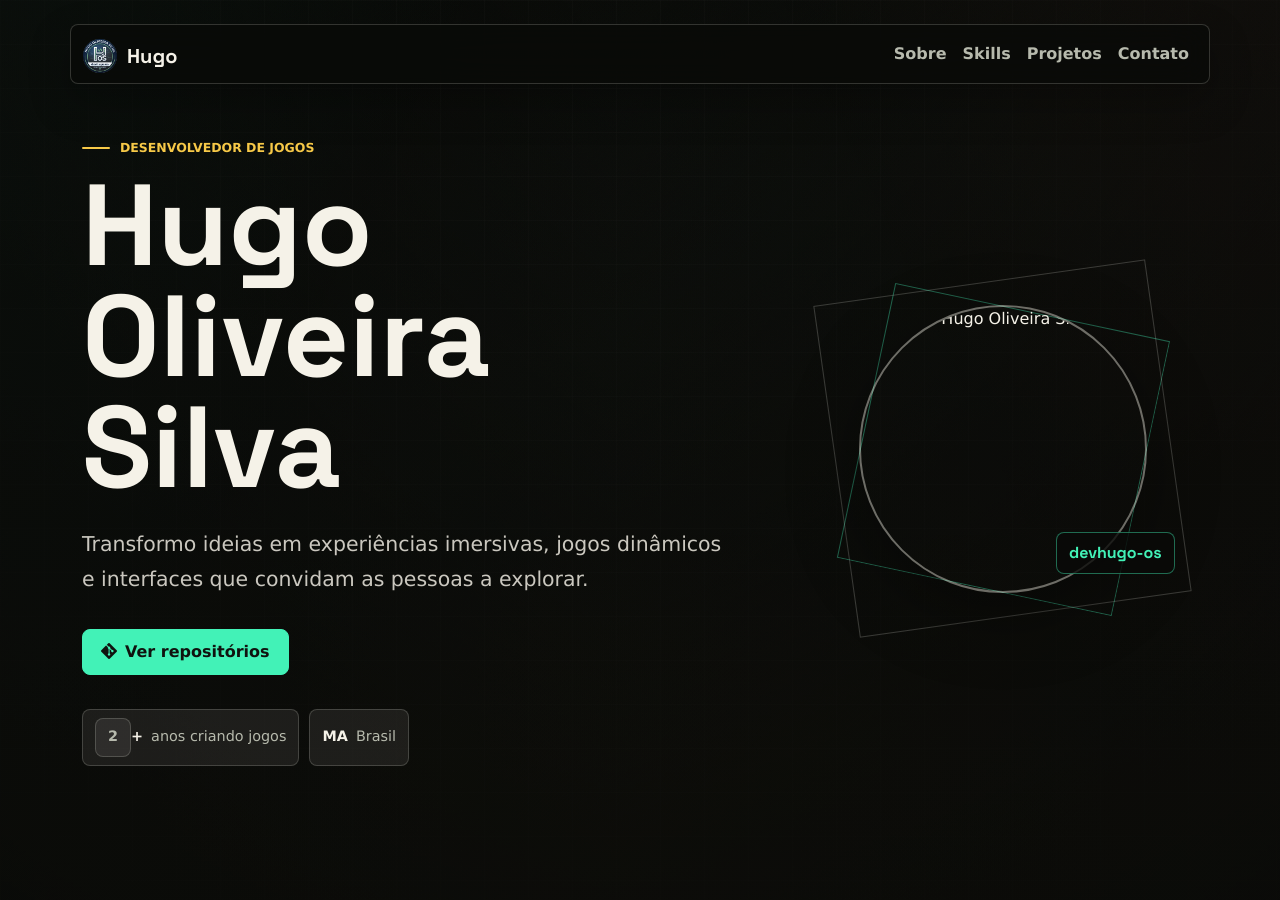
==== index.html @ e3db207b "build: desativa inlinamento, remove build.js, deleta pasta de games e comprime imagem de perfil" ====
<!DOCTYPE html>
<html lang="pt-BR">
<head>
  <meta charset="UTF-8">
  <meta name="viewport" content="width=device-width, initial-scale=1.0">
  <meta name="description" content="Portfólio interativo de Hugo Oliveira Silva, desenvolvedor de jogos e software.">
  <title>Hugo Oliveira Silva | Portfólio Interativo</title>
  <link rel="icon" href="img/Logo.png" type="image/png">
  <link rel="preconnect" href="https://fonts.googleapis.com">
  <link rel="preconnect" href="https://fonts.gstatic.com" crossorigin>
  <link href="https://fonts.googleapis.com/css2?family=Space+Grotesk:wght@500;700&family=Plus+Jakarta+Sans:wght@400;500;600;700&display=swap" rel="stylesheet">
  <link rel="stylesheet" href="https://cdn.jsdelivr.net/npm/bootstrap@5.3.3/dist/css/bootstrap.min.css">
  <link rel="stylesheet" href="https://cdn.jsdelivr.net/npm/bootstrap-icons@1.11.3/font/bootstrap-icons.min.css">
  <link rel="stylesheet" href="assets/css/main.css?v=2.6.2">
</head>
<body>
  <div class="cursor-core" id="cursorCore" aria-hidden="true"></div>
  <div class="cursor-ring" id="cursorRing" aria-hidden="true">
    <i class="bi bi-chevron-left cursor-arrow-left" aria-hidden="true"></i>
    <i class="bi bi-chevron-right cursor-arrow-right" aria-hidden="true"></i>
  </div>
  <canvas id="hero-scene" aria-hidden="true"></canvas>

  <header class="site-header">
    <nav class="navbar navbar-expand-lg" aria-label="Navegação principal">
      <div class="container">
        <a class="navbar-brand magnetic-link" href="#inicio" aria-label="Voltar ao início">
          <img src="img/Logo.png" alt="" width="34" height="34" draggable="false">
          <span>Hugo</span>
        </a>
        <button class="navbar-toggler" type="button" data-bs-toggle="collapse" data-bs-target="#mainMenu" aria-controls="mainMenu" aria-expanded="false" aria-label="Abrir menu">
          <span class="navbar-toggler-icon"></span>
        </button>
        <div class="collapse navbar-collapse" id="mainMenu">
            <ul class="navbar-nav ms-auto">
              <li class="nav-item"><a class="nav-link magnetic-link" href="#sobre">Sobre</a></li>
              <li class="nav-item"><a class="nav-link magnetic-link" href="#skills">Skills</a></li>
              <li class="nav-item"><a class="nav-link magnetic-link" href="#projetos">Projetos</a></li>
              <li class="nav-item"><a class="nav-link magnetic-link" href="#contato">Contato</a></li>
            </ul>
        </div>
      </div>
    </nav>
  </header>

  <main class="portfolio-pages-container">
    <section id="inicio" class="hero-section portfolio-page active-page" aria-labelledby="hero-title">
      <div class="hero-texture" aria-hidden="true"></div>
      <div class="container hero-grid">
        <div class="hero-copy">
          <p class="section-kicker">Desenvolvedor de jogos</p>
          <h1 id="hero-title">Hugo Oliveira Silva</h1>
          <p class="hero-lead">Transformo ideias em experiências imersivas, jogos dinâmicos e interfaces que convidam as pessoas a explorar.</p>
          <div class="hero-actions">
            <a class="btn btn-primary magnetic-link" href="#projetos">
              <i class="bi bi-git"></i>
              Ver repositórios
            </a>
          </div>
          <div class="hero-facts" aria-label="Resumo">
            <span><strong><span id="dynamic-experience-years">2</span>+</strong> anos criando jogos</span>
            <span><strong>MA</strong> Brasil</span>
          </div>
        </div>
        <div class="hero-portrait" data-tilt>
          <img src="img/perfil.jpg" alt="Foto de Hugo Oliveira Silva" draggable="false">
          <span class="portrait-label">devhugo-os</span>
        </div>
      </div>
    </section>

    <section id="sobre" class="content-section about-section portfolio-page" aria-labelledby="sobre-title">
      <div class="container">
        <div class="section-heading">
          <p class="section-kicker">Sobre mim</p>
          <h2 id="sobre-title">Criando jogos, sistemas e experiências com personalidade.</h2>
        </div>
        <div class="about-layout">
          <div class="about-media" data-tilt>
            <img src="img/perfil2.png" alt="Hugo Oliveira Silva" draggable="false">
          </div>
          <div class="about-copy">
            <p>Este portfólio compartilha meus projetos, experiências e habilidades no desenvolvimento de jogos eletrônicos, refletindo minha paixão em transformar ideias em experiências imersivas e divertidas.</p>
            <p>Sou estudante de Informática no Instituto Federal do Maranhão (IFMA) e desenvolvedor de jogos, com sólida experiência em diversas game engines, linguagens de programação e bancos de dados.</p>
            
            <div class="rpg-card">
              <div class="rpg-card-header">
                <i class="bi bi-shield-shaded"></i> FICHA DE PERSONAGEM
              </div>
              <div class="rpg-stats">
                <div class="rpg-stat"><strong>Classe:</strong> Game Dev</div>
                <div class="rpg-stat"><strong>Idade:</strong> <span id="dynamic-age">16</span> anos</div>
                <div class="rpg-stat"><strong>Nível:</strong> Técnico em Informática (IFMA)</div>
              </div>
              <div class="rpg-attributes">
                <div class="rpg-attr">
                  <span>LÓGICA</span>
                  <div class="rpg-bar"><div class="rpg-bar-fill" style="width: 90%"></div></div>
                </div>
                <div class="rpg-attr">
                  <span>CRIATIVIDADE</span>
                  <div class="rpg-bar"><div class="rpg-bar-fill" style="width: 95%"></div></div>
                </div>
                <div class="rpg-attr">
                  <span>PERFORMANCE</span>
                  <div class="rpg-bar"><div class="rpg-bar-fill" style="width: 85%"></div></div>
                </div>
              </div>
            </div>

            <div class="about-tags" aria-label="Áreas de atuação">
              <span>Java</span>
              <span>Python</span>
              <span>C/C++</span>
              <span>JavaScript</span>
              <span>GameMaker</span>
              <span>Node.js</span>
            </div>
          </div>
        </div>
      </div>
    </section>

    <section id="skills" class="content-section skills-section portfolio-page" aria-labelledby="skills-title">
      <div class="container">
        <div class="section-heading">
          <p class="section-kicker">Tech Stack</p>
          <h2 id="skills-title">Linguagens, engines e ferramentas em órbita.</h2>
        </div>
        <div id="skills-grid" class="skills-grid" aria-live="polite"></div>
      </div>
    </section>


    <section id="projetos" class="content-section projects-section portfolio-page" aria-labelledby="projetos-title">
      <div class="container">
        <div class="section-heading">
          <p class="section-kicker">GitHub ao vivo</p>
          <h2 id="projetos-title">Repositórios puxados em tempo real do perfil.</h2>
        </div>

        <ul class="nav nav-pills project-tabs" id="projectTabs" role="tablist">
          <li class="nav-item" role="presentation">
            <button class="nav-link active" id="github-tab-button" data-bs-toggle="pill" data-bs-target="#github-tab" type="button" role="tab" aria-controls="github-tab" aria-selected="true">
              <i class="bi bi-github"></i>
              Repositórios
            </button>
          </li>
          <li class="nav-item" role="presentation">
            <button class="nav-link" id="spotlight-tab-button" data-bs-toggle="pill" data-bs-target="#spotlight-tab" type="button" role="tab" aria-controls="spotlight-tab" aria-selected="false">
              <i class="bi bi-stars"></i>
              Itch.io e TCC
            </button>
          </li>
        </ul>

        <div class="tab-content">
          <div class="tab-pane fade show active" id="github-tab" role="tabpanel" aria-labelledby="github-tab-button" tabindex="0">
            <div class="project-toolbar">
              <label class="search-field" for="repo-search">
                <i class="bi bi-search"></i>
                <input id="repo-search" type="search" placeholder="Filtrar repositórios" autocomplete="off">
              </label>
              <div id="repo-filters" class="repo-filters" aria-label="Filtros por linguagem"></div>
              <button id="repo-refresh" class="icon-button magnetic-link" type="button" aria-label="Atualizar repositórios">
                <i class="bi bi-arrow-clockwise"></i>
              </button>
            </div>
            <p id="repo-status" class="repo-status" aria-live="polite">Carregando repositórios...</p>
            <div id="repo-grid" class="repo-grid" aria-live="polite"></div>
          </div>
          <div class="tab-pane fade" id="spotlight-tab" role="tabpanel" aria-labelledby="spotlight-tab-button" tabindex="0">
            <div id="spotlight-grid" class="featured-grid" aria-live="polite"></div>
          </div>
          </div>
      </div>
    </section>

    <section id="contato" class="content-section contact-section portfolio-page" aria-labelledby="contato-title">
      <div class="container">
        <div class="section-heading">
          <p class="section-kicker">Contato</p>
          <h2 id="contato-title">Vamos transformar uma ideia em algo jogável.</h2>
        </div>
        <div class="contact-layout">
          <div class="contact-panel">
            <img src="img/perfil3.png" alt="Hugo Oliveira Silva" draggable="false">
            <div>
              <h3>Hugo Oliveira Silva</h3>
              <p>Maranhão, Brasil</p>
            </div>
            <a href="mailto:devhugoo.os@gmail.com"><i class="bi bi-envelope"></i> devhugoo.os@gmail.com</a>
            <a href="tel:+5599991800441"><i class="bi bi-telephone"></i> +55 (99) 99180-0441</a>
            <a href="https://github.com/devhugo-os" target="_blank" rel="noreferrer"><i class="bi bi-github"></i> GitHub</a>
            <a href="https://xchugo.itch.io/" target="_blank" rel="noreferrer"><i class="bi bi-controller"></i> Itch.io</a>
            <a href="https://www.youtube.com/@hugo_jy" target="_blank" rel="noreferrer"><i class="bi bi-youtube"></i> YouTube</a>
          </div>

          <form class="contact-form">
            <label for="nome">Seu nome</label>
            <input id="nome" type="text" placeholder="Como quer ser chamado?" required autocomplete="name">

            <label for="email">Seu e-mail</label>
            <input id="email" type="email" placeholder="Qual o melhor e-mail para responder?" required autocomplete="email">

            <label for="mensagem">Sua mensagem</label>
            <textarea id="mensagem" placeholder="Fale um pouco sobre o projeto ou a sua ideia..." required></textarea>

            <button class="btn btn-primary magnetic-link" type="submit">
              <i class="bi bi-send"></i>
              Enviar e-mail (Gmail)
            </button>
          </form>
        </div>
      </div>
    </section>
  </main>

  <div class="footer-trigger"></div>
  <footer class="site-footer">
    <div class="container">
      <div class="footer-left">
        <span>© <span id="current-year">2026</span> Hugo Oliveira Silva. Desenvolvedor de Jogos &amp; Software.</span>
      </div>
      <div class="footer-right">
        <a href="#contato" class="magnetic-link"><i class="bi bi-envelope"></i> devhugoo.os@gmail.com</a>
      </div>
    </div>
  </footer>

  <script src="https://cdn.jsdelivr.net/npm/bootstrap@5.3.3/dist/js/bootstrap.bundle.min.js"></script>
  <script src="https://cdnjs.cloudflare.com/ajax/libs/three.js/r128/three.min.js"></script>
  <script src="https://cdn.jsdelivr.net/npm/three@0.128.0/examples/js/loaders/SVGLoader.js"></script>
  <script src="assets/js/models/portfolioModel.js?v=2.6.2"></script>
  <script src="assets/js/views/portfolioView.js?v=2.6.2"></script>
  <script src="assets/js/scenes/heroScene.js?v=2.6.2"></script>
  <script src="assets/js/scenes/skillsScene.js?v=2.6.2"></script>
  <script src="assets/js/controllers/portfolioController.js?v=2.6.2"></script>
</body>
</html>
---- assets/css/main.css ----
:root {
  color-scheme: dark;
  --bg: #090a08;
  --bg-soft: #10130f;
  --panel: rgba(245, 242, 232, 0.08);
  --panel-strong: rgba(245, 242, 232, 0.13);
  --line: rgba(245, 242, 232, 0.18);
  --text: #f5f2e8;
  --muted: #b7baad;
  --ink: #151713;
  --mint: #42f2b7;
  --cyan: #66d9ef;
  --amber: #f7c948;
  --coral: #ff6b57;
  --violet: #a58bff;
  --radius: 8px;
  --shadow: 0 22px 70px rgba(0, 0, 0, 0.34);
  --font-body: "Inter", system-ui, -apple-system, BlinkMacSystemFont, "Segoe UI", sans-serif;
  --font-display: "Space Grotesk", var(--font-body);
}

* {
  box-sizing: border-box;
}

html {
  scroll-behavior: smooth;
}

html, body {
  height: 100dvh !important;
  overflow: hidden !important;
}

body {
  margin: 0;
  background:
    linear-gradient(rgba(245, 242, 232, 0.035) 1px, transparent 1px),
    linear-gradient(90deg, rgba(245, 242, 232, 0.03) 1px, transparent 1px),
    linear-gradient(150deg, #090a08 0%, #10130f 42%, #17110d 100%);
  background-size: 44px 44px, 44px 44px, 100% 100%;
  color: var(--text);
  font-family: var(--font-body);
  text-rendering: geometricPrecision;
  user-select: none; /* Desativa seleção de texto */
  -webkit-user-select: none;
  -moz-user-select: none;
  -ms-user-select: none;
}

body::before {
  content: "";
  position: fixed;
  inset: 0;
  z-index: -3; /* Moved back behind hero-scene */
  background:
    linear-gradient(115deg, rgba(66, 242, 183, 0.08), transparent 28%),
    linear-gradient(245deg, rgba(255, 107, 87, 0.08), transparent 30%),
    linear-gradient(0deg, rgba(247, 201, 72, 0.06), transparent 42%);
  pointer-events: none;
}

body::after {
  content: "";
  position: fixed;
  inset: 0;
  z-index: -1;
  opacity: 0.45;
  background-image: url("data:image/svg+xml,%3Csvg width='180' height='180' viewBox='0 0 180 180' xmlns='http://www.w3.org/2000/svg'%3E%3Cfilter id='n'%3E%3CfeTurbulence type='fractalNoise' baseFrequency='.8' numOctaves='2' stitchTiles='stitch'/%3E%3C/filter%3E%3Crect width='180' height='180' filter='url(%23n)' opacity='.38'/%3E%3C/svg%3E");
  mix-blend-mode: soft-light;
  pointer-events: none;
}

img,
canvas {
  max-width: 100%;
}

a {
  color: inherit;
}

button,
input,
textarea {
  font: inherit;
}

::selection {
  background: transparent;
}

/* Hide default cursor globally */
body,
a,
button,
input,
textarea,
select,
label,
[role="button"],
.magnetic-link,
.skill-card,
.repo-card,
.featured-card {
  cursor: none !important;
}

/* Hide scrollbar globally */
body,
.portfolio-page {
  -ms-overflow-style: none; /* IE and Edge */
  scrollbar-width: none; /* Firefox */
}

body::-webkit-scrollbar,
.portfolio-page::-webkit-scrollbar {
  display: none; /* Chrome, Safari, Opera */
}

.cursor-core,
.cursor-ring {
  position: fixed;
  top: 0;
  left: 0;
  z-index: 99999; /* Above navbar and all overlays */
  pointer-events: none;
  opacity: 0;
  transform: translate3d(-50%, -50%, 0);
  transition: opacity 180ms ease, width 180ms ease, height 180ms ease, border-color 180ms ease;
}

.cursor-core {
  width: 8px;
  height: 8px;
  border-radius: 50%;
  background: var(--mint);
  box-shadow: 0 0 16px var(--mint), 0 0 8px #fff;
  transition: background-color 0.2s, box-shadow 0.2s, transform 0.1s ease, opacity 0.1s ease;
}

.cursor-ring {
  width: 34px;
  height: 34px;
  border: 1.5px solid rgba(66, 242, 183, 0.45);
  border-radius: 50%;
  background: transparent;
  display: grid;
  place-items: center;
  transition: width 0.25s cubic-bezier(0.25, 1, 0.5, 1), 
              height 0.25s cubic-bezier(0.25, 1, 0.5, 1), 
              border-color 0.25s ease, 
              background-color 0.25s ease;
}

.cursor-arrow-left,
.cursor-arrow-right {
  display: none;
  color: #3b82f6;
  font-size: 1.1rem;
  font-weight: bold;
  text-shadow: 0 0 8px #3b82f6;
  line-height: 1;
  margin: 0;
}

body.cursor-ready .cursor-core,
body.cursor-ready .cursor-ring {
  opacity: 1;
}

body.cursor-active .cursor-ring {
  width: 54px;
  height: 54px;
  border-color: var(--amber);
  background-color: rgba(247, 201, 72, 0.08);
}

body.cursor-active .cursor-core {
  background-color: var(--amber);
  box-shadow: 0 0 20px var(--amber), 0 0 10px #fff;
  transform: translate3d(-50%, -50%, 0) scale(1.6);
}

/* Mouse cursor custom states near borders */
body.near-left-edge .cursor-core,
body.near-right-edge .cursor-core {
  opacity: 0;
  transform: translate3d(-50%, -50%, 0) scale(0);
}

body.near-left-edge .cursor-arrow-left {
  display: block;
}

body.near-right-edge .cursor-arrow-right {
  display: block;
}

body.near-left-edge .cursor-ring,
body.near-right-edge .cursor-ring {
  width: 44px;
  height: 44px;
  border-color: #3b82f6;
  background-color: rgba(59, 130, 246, 0.12);
}

.site-header {
  position: fixed;
  top: 16px;
  right: 0;
  left: 0;
  z-index: 1000;
  pointer-events: none;
}

.navbar {
  pointer-events: auto;
}

.navbar .container {
  min-height: 60px;
  border: 1px solid var(--line);
  border-radius: var(--radius);
  background: rgba(9, 10, 8, 0.72);
  backdrop-filter: blur(18px);
  box-shadow: 0 18px 40px rgba(0, 0, 0, 0.26);
}

.navbar-brand {
  position: relative !important;
  display: inline-flex;
  align-items: center;
  gap: 10px;
  color: var(--text);
  font-family: var(--font-display);
  font-weight: 700;
  padding-bottom: 2px !important;
}

.navbar-brand::after {
  content: "";
  position: absolute;
  right: 0;
  bottom: -4px;
  left: 44px; /* Começa abaixo de "Hugo", pulando o logo */
  height: 2px;
  border-radius: 999px;
  background: rgba(245, 242, 232, 0.75) !important;
  transform: scaleX(0);
  transform-origin: left;
  transition: transform 220ms ease;
}

.navbar-brand:hover::after,
.navbar-brand.active::after {
  transform: scaleX(1);
}

.navbar-brand:hover,
.navbar-brand:focus {
  color: var(--text);
}

.navbar-brand img {
  width: 34px;
  height: 34px;
  border-radius: 50%;
  object-fit: cover;
}

.navbar-toggler {
  border: 1px solid var(--line);
  border-radius: var(--radius);
}

.navbar-toggler:focus {
  box-shadow: 0 0 0 3px rgba(66, 242, 183, 0.24);
}

.navbar-toggler-icon {
  filter: invert(1);
}

.nav-link {
  position: relative;
  color: var(--muted);
  font-weight: 700;
}

.nav-link:hover,
.nav-link:focus {
  color: var(--text);
}

.navbar-nav .nav-link.active {
  color: #ffffff !important; /* Branco neutro */
  text-shadow: 0 0 10px rgba(255, 255, 255, 0.5);
}

.nav-link::after {
  content: "";
  position: absolute;
  right: 0.75rem;
  bottom: 0.22rem;
  left: 0.75rem;
  height: 2px;
  border-radius: 999px;
  background: rgba(245, 242, 232, 0.75) !important; /* Linha neutra */
  transform: scaleX(0);
  transform-origin: left;
  transition: transform 220ms ease;
}

.nav-link:hover::after,
.nav-link.active::after {
  transform: scaleX(1);
}

.hero-section {
  position: relative;
  min-height: 92svh;
  padding: 132px 0 64px;
  overflow: hidden;
}

#hero-scene {
  position: fixed;
  inset: 0;
  width: 100vw;
  height: 100dvh;
  z-index: -2; /* Brought forward, in front of background gradient but behind content */
  pointer-events: none;
  display: block;
}

/* 3D Page Navigation System */
.portfolio-pages-container {
  position: relative !important;
  width: 100% !important;
  height: 100dvh !important;
  max-height: 920px !important; /* Limita a altura máxima em monitores grandes */
  margin: auto !important;
  top: 50% !important;
  transform: translateY(-50%) !important;
  perspective: 1200px;
  perspective-origin: 50% 50%;
  overflow: hidden;
}

.portfolio-page {
  position: absolute !important;
  top: 0 !important;
  left: 0 !important;
  width: 100% !important;
  height: 100% !important;
  overflow-y: hidden !important; /* Force no scroll vertical */
  overflow-x: hidden !important;
  backface-visibility: hidden;
  transform-style: preserve-3d;
  opacity: 0;
  visibility: hidden;
  transition: transform 0.8s cubic-bezier(0.645, 0.045, 0.355, 1), opacity 0.8s, visibility 0.8s;
  scroll-behavior: smooth;
}

.portfolio-page.active-page {
  opacity: 1;
  visibility: visible;
  transform: translate3d(0, 0, 0) rotateY(0deg);
  z-index: 1;
}

.portfolio-page.slide-left {
  transform: translate3d(-100%, 0, -250px) rotateY(-45deg);
  opacity: 0;
  visibility: hidden;
  pointer-events: none;
}

.portfolio-page.slide-right {
  transform: translate3d(100%, 0, -250px) rotateY(45deg);
  opacity: 0;
  visibility: hidden;
  pointer-events: none;
}

.hero-texture {
  position: absolute;
  inset: 0;
  background:
    linear-gradient(90deg, rgba(9, 10, 8, 0.76) 0%, rgba(9, 10, 8, 0.42) 48%, rgba(9, 10, 8, 0.74) 100%),
    linear-gradient(180deg, rgba(9, 10, 8, 0.1), rgba(9, 10, 8, 0.78));
  pointer-events: none;
}

.hero-grid {
  position: relative;
  z-index: 2;
  display: grid;
  grid-template-columns: minmax(0, 1fr) minmax(260px, 390px);
  gap: clamp(28px, 5vw, 74px);
  align-items: center;
}

.hero-copy {
  max-width: 760px;
}

.section-kicker {
  display: inline-flex;
  align-items: center;
  gap: 10px;
  margin: 0 0 14px;
  color: var(--amber);
  font-size: 0.78rem;
  font-weight: 800;
  text-transform: uppercase;
}

.section-kicker::before {
  content: "";
  width: 28px;
  height: 2px;
  border-radius: 999px;
  background: currentColor;
}

.hero-copy h1,
.section-heading h2 {
  margin: 0;
  color: var(--text);
  font-family: var(--font-display);
  font-weight: 700;
  line-height: 0.96;
}

.hero-copy h1 {
  max-width: 780px;
  font-size: clamp(3rem, 9vw, 7.4rem);
}

.hero-lead {
  max-width: 640px;
  margin: 24px 0 0;
  color: rgba(245, 242, 232, 0.82);
  font-size: clamp(1rem, 2vw, 1.28rem);
  line-height: 1.7;
}

.hero-actions {
  display: flex;
  flex-wrap: wrap;
  gap: 12px;
  margin-top: 32px;
}

.btn {
  --bs-btn-border-radius: var(--radius);
  display: inline-flex;
  align-items: center;
  justify-content: center;
  gap: 8px;
  min-height: 46px;
  padding-right: 18px;
  padding-left: 18px;
  font-weight: 800;
}

.btn-primary {
  --bs-btn-bg: var(--mint);
  --bs-btn-border-color: var(--mint);
  --bs-btn-color: #10130f;
  --bs-btn-hover-bg: var(--amber);
  --bs-btn-hover-border-color: var(--amber);
  --bs-btn-hover-color: #10130f;
  --bs-btn-active-bg: var(--coral);
  --bs-btn-active-border-color: var(--coral);
}

.btn-outline-light {
  --bs-btn-border-color: rgba(245, 242, 232, 0.32);
  --bs-btn-color: var(--text);
  --bs-btn-hover-bg: rgba(245, 242, 232, 0.12);
  --bs-btn-hover-border-color: rgba(245, 242, 232, 0.62);
  --bs-btn-hover-color: var(--text);
}

.hero-facts {
  display: flex;
  flex-wrap: wrap;
  gap: 10px;
  margin-top: 34px;
}

.hero-facts span {
  display: inline-flex;
  align-items: center;
  gap: 8px;
  min-height: 38px;
  padding: 8px 12px;
  border: 1px solid var(--line);
  border-radius: var(--radius);
  background: rgba(245, 242, 232, 0.08);
  color: var(--muted);
  font-size: 0.9rem;
}

.hero-facts strong {
  color: var(--text);
}

.hero-portrait {
  position: relative;
  width: min(390px, 78vw);
  aspect-ratio: 1;
  justify-self: center;
  display: grid;
  place-items: center;
  transform-style: preserve-3d;
}

.hero-portrait::before,
.hero-portrait::after {
  content: "";
  position: absolute;
  inset: 7%;
  border: 1px solid rgba(245, 242, 232, 0.2);
  transform: rotateZ(-8deg) translateZ(-34px);
}

.hero-portrait::after {
  inset: 14%;
  border-color: rgba(66, 242, 183, 0.38);
  transform: rotateZ(12deg) translateZ(-52px);
}

.hero-portrait img {
  position: relative;
  z-index: 1;
  width: 74%;
  aspect-ratio: 1;
  border: 2px solid rgba(245, 242, 232, 0.42);
  border-radius: 50%;
  object-fit: cover;
  box-shadow: var(--shadow);
  transform: translateZ(36px);
}

.portrait-label {
  position: absolute;
  right: 6%;
  bottom: 18%;
  z-index: 2;
  padding: 8px 12px;
  border: 1px solid rgba(66, 242, 183, 0.42);
  border-radius: var(--radius);
  background: rgba(9, 10, 8, 0.78);
  color: var(--mint);
  font-family: var(--font-display);
  font-weight: 700;
  transform: translateZ(66px);
}

.content-section {
  position: relative;
  padding: 120px 0 24px !important; /* Aumentado para respeitar a navbar */
  scroll-margin-top: 110px;
}

.content-section:nth-of-type(even) {
  background: rgba(245, 242, 232, 0.035);
}

.section-heading {
  max-width: 820px;
  margin-bottom: 24px;
}

.section-heading h2 {
  font-size: clamp(1.8rem, 4vw, 3.2rem);
}

.about-layout {
  display: grid;
  grid-template-columns: minmax(180px, 240px) minmax(0, 1fr);
  gap: 28px;
  align-items: center;
}

.about-media {
  position: relative;
  transform-style: preserve-3d;
}

.about-media::before {
  content: "";
  position: absolute;
  inset: 12px;
  border: 1px solid rgba(247, 201, 72, 0.54);
  transform: rotate(-5deg) translateZ(-30px);
}

.about-media img {
  width: 100%;
  max-height: 240px;
  aspect-ratio: 4 / 5;
  border: 1px solid rgba(245, 242, 232, 0.26);
  border-radius: var(--radius);
  object-fit: cover;
  box-shadow: var(--shadow);
  transform: translateZ(24px);
}

.about-copy {
  color: #ffffff !important;
  font-size: 1rem;
  line-height: 1.78;
}

.about-copy p {
  margin: 0 0 12px;
  font-size: 0.96rem;
  line-height: 1.65;
  color: #ffffff !important;
  text-shadow: 0 2px 10px rgba(0, 0, 0, 0.95), 0 1px 3px rgba(0, 0, 0, 0.95) !important;
}

.about-tags {
  display: flex;
  flex-wrap: wrap;
  gap: 10px;
  margin-top: 24px;
}

.about-tags span,
.repo-filters button,
.repo-card .repo-topic,
.featured-tags span {
  display: inline-flex;
  align-items: center;
  min-height: 32px;
  padding: 6px 10px;
  border: 1px solid var(--line);
  border-radius: var(--radius);
  background: rgba(245, 242, 232, 0.07);
  color: var(--muted);
  font-size: 0.82rem;
  font-weight: 800;
}

.skills-grid {
  display: grid;
  grid-template-columns: repeat(auto-fit, minmax(260px, 1fr));
  gap: 16px;
  perspective: 1000px;
}

.skill-card {
  position: relative;
  height: 235px !important; /* Altura fixa garantida */
  padding: 16px;
  overflow: hidden;
  border: 1px solid rgba(245, 242, 232, 0.18);
  border-radius: var(--radius);
  background:
    linear-gradient(145deg, rgba(245, 242, 232, 0.08), rgba(245, 242, 232, 0.02)),
    rgba(16, 19, 15, 0.85);
  box-shadow: 0 10px 25px rgba(0, 0, 0, 0.25);
  transform-style: preserve-3d;
  transition: transform 0.3s cubic-bezier(0.25, 0.8, 0.25, 1), 
              border-color 0.3s ease, 
              box-shadow 0.3s ease;
  display: flex !important;
  flex-direction: column !important;
  align-items: center !important;
  text-align: center !important;
}

.skill-card::before {
  content: "";
  position: absolute;
  inset: -50%;
  background: radial-gradient(circle at center, var(--skill-color, #42f2b7) 0%, transparent 65%);
  opacity: 0.04;
  transition: opacity 0.3s ease;
  pointer-events: none;
}

.skill-card:hover,
.skill-card:focus-within {
  border-color: var(--skill-color, #42f2b7) !important;
  box-shadow: 0 15px 35px rgba(0, 0, 0, 0.35), 0 0 18px var(--skill-color, rgba(66, 242, 183, 0.3)) !important;
}

.skill-card:hover::before {
  opacity: 0.18;
}

.skill-card .skill-logo {
  position: relative;
  z-index: 1;
  width: 50px;
  height: 50px;
  display: grid;
  place-items: center;
  margin-bottom: 10px;
  border: 1px solid rgba(245, 242, 232, 0.25);
  border-radius: var(--radius);
  background: rgba(9, 10, 8, 0.65);
  box-shadow: 4px 6px 0 rgba(66, 242, 183, 0.15);
  transform: translateZ(42px);
  overflow: visible;
  transition: border-color 0.3s ease, box-shadow 0.3s ease;
}

.skill-card:hover .skill-logo {
  border-color: var(--skill-color, #42f2b7);
  box-shadow: 4px 6px 0 var(--skill-color, #42f2b7);
}

.skill-3d-canvas {
  width: 100%;
  height: 100%;
  display: block;
  border-radius: inherit;
}

.skill-card img {
  width: 42px;
  height: 42px;
  object-fit: contain;
}

.skill-card h3 {
  position: relative;
  z-index: 1;
  margin: 0;
  color: var(--text);
  font-family: var(--font-display);
  font-size: 1.25rem;
  letter-spacing: 0.5px;
}

.skill-card p.skill-detail {
  position: relative;
  z-index: 1;
  margin: 4px 0 8px;
  color: var(--muted);
  font-size: 0.8rem;
  font-weight: 800;
  text-transform: uppercase;
  letter-spacing: 0.8px;
}

.skill-card p.skill-exp-desc {
  position: relative;
  z-index: 1;
  margin: 6px 0 0;
  color: rgba(245, 242, 232, 0.82);
  font-size: 0.88rem;
  line-height: 1.5;
}

.skill-experience-badge {
  display: inline-block !important;
  margin-top: auto !important;
  margin-bottom: 2px !important;
  padding: 0 !important;
  border: none !important;
  background: transparent !important;
  color: var(--skill-color, var(--mint)) !important;
  font-family: var(--font-display) !important;
  font-size: 0.76rem !important;
  font-weight: 800 !important;
  letter-spacing: 0.6px !important;
  text-transform: uppercase !important;
  box-shadow: none !important;
  transition: transform 0.3s ease;
  transform: translateZ(24px);
  opacity: 0.9;
}

.skill-card:hover .skill-experience-badge {
  transform: translateZ(32px) scale(1.05);
  box-shadow: 0 0 15px var(--skill-color, rgba(66, 242, 183, 0.35)) !important;
}

.featured-grid {
  display: grid;
  grid-template-columns: repeat(2, 1fr);
  gap: 16px;
}

.repo-grid {
  display: grid !important;
  grid-template-columns: repeat(auto-fill, minmax(300px, 1fr)) !important;
  gap: 16px !important;
  width: 100% !important;
  padding: 8px 4px 18px;
  overflow: visible !important;
}

.featured-card h3,
.repo-card h3 {
  height: 28px !important;
  overflow: hidden;
  text-overflow: ellipsis;
  white-space: nowrap;
  margin-bottom: 8px !important;
}

.featured-card p,
.repo-card p {
  height: 90px !important;
  overflow-y: auto !important;
  scrollbar-width: none !important;
  margin-bottom: 12px !important;
  font-size: 0.88rem !important;
  line-height: 1.5 !important;
}

.featured-card p::-webkit-scrollbar,
.repo-card p::-webkit-scrollbar {
  display: none !important;
}

.featured-header {
  display: flex !important;
  align-items: center !important;
  gap: 12px !important;
  margin-bottom: 8px !important;
  margin-top: 6px !important;
}

.featured-header i {
  font-size: 1.4rem !important;
  color: var(--mint) !important;
  margin: 0 !important;
}

.featured-header h3 {
  margin: 0 !important;
  font-size: 1.2rem !important;
  height: auto !important;
  white-space: normal !important;
  overflow: visible !important;
}

.featured-card p.featured-desc-p {
  height: 55px !important;
  font-size: 0.86rem !important;
  line-height: 1.45 !important;
  margin-bottom: 8px !important;
  overflow: hidden !important;
  color: rgba(245, 242, 232, 0.8) !important;
}

.featured-card {
  position: relative;
  height: 245px !important; /* Altura compacta ideal */
  padding: 16px;
  border: 1px solid rgba(245, 242, 232, 0.17);
  border-radius: var(--radius);
  background: rgba(245, 242, 232, 0.05);
  box-shadow: 0 10px 30px rgba(0, 0, 0, 0.2);
  overflow: hidden;
  display: flex !important;
  flex-direction: column !important;
}

.featured-card a {
  margin-top: auto !important; /* Empurra o botão de ver projeto para o final do card */
  align-self: flex-start;
  display: inline-flex;
  align-items: center;
  gap: 8px;
  color: var(--mint);
  font-weight: 800;
  text-decoration: none;
  transition: color 0.2s ease;
}

.featured-card a:hover {
  color: var(--text);
}

.repo-card {
  position: relative;
  padding: 16px;
  border: 1px solid rgba(245, 242, 232, 0.17);
  border-radius: var(--radius);
  background: rgba(245, 242, 232, 0.075);
  box-shadow: 0 15px 40px rgba(0, 0, 0, 0.18);
  overflow: hidden;
  display: flex !important;
  flex-direction: column !important;
  height: 380px !important; /* Altura aumentada para evitar corte de descrições longas */
}

.repo-footer {
  margin-top: auto !important; /* Pushes the github button and meta info to the bottom */
  display: flex !important;
  flex-direction: column !important;
  gap: 12px !important;
  width: 100% !important;
}

.featured-card .btn,
.repo-card .btn {
  margin-top: auto !important; /* Empurra o botão do github/link fixo para o final */
  align-self: flex-start;
}

/* Scroll vertical específico e ocultação de scrollbar para as abas de Projetos e Skills */
#projetos,
#skills {
  overflow-y: auto !important;
  max-height: 100dvh !important;
  padding-bottom: 140px !important;
  scrollbar-width: none !important;
}

#projetos::-webkit-scrollbar,
#skills::-webkit-scrollbar {
  display: none !important;
}

.featured-card::before,
.repo-card::before {
  content: "";
  position: absolute;
  inset: 0 0 auto;
  height: 3px;
  background: rgba(245, 242, 232, 0.25) !important; /* Linha neutra prateada */
}

.featured-card h3,
.repo-card h3 {
  margin: 6px 0 8px;
  color: var(--text);
  font-family: var(--font-display);
  font-size: 1.15rem;
}

.featured-card p,
.repo-card p {
  color: rgba(245, 242, 232, 0.78);
  line-height: 1.5;
  font-size: 0.86rem;
}

.featured-tags,
.repo-topics {
  display: flex;
  flex-wrap: wrap;
  gap: 8px;
  margin: 10px 0 14px; /* Aumentado margin bottom */
}

/* RPG Character Card Ficha de Personagem */
.rpg-card {
  margin-top: 18px;
  padding: 14px;
  border: 1px solid rgba(59, 130, 246, 0.3);
  border-radius: var(--radius);
  background: rgba(9, 10, 8, 0.6);
  box-shadow: 0 8px 32px rgba(0, 0, 0, 0.3);
  font-family: var(--font-display);
}

.rpg-card-header {
  font-size: 0.85rem;
  font-weight: 800;
  color: #3b82f6;
  letter-spacing: 1.5px;
  margin-bottom: 10px;
  border-bottom: 1px solid rgba(59, 130, 246, 0.2);
  padding-bottom: 5px;
  display: flex;
  align-items: center;
  gap: 6px;
}

.rpg-stats {
  display: grid;
  grid-template-columns: repeat(3, 1fr);
  gap: 6px;
  margin-bottom: 10px;
  font-size: 0.78rem;
}

.rpg-stat {
  color: rgba(245, 242, 232, 0.88);
}

.rpg-stat strong {
  color: #3b82f6;
}

.rpg-attributes {
  display: flex;
  flex-direction: column;
  gap: 6px;
}

.rpg-attr {
  display: flex;
  align-items: center;
  justify-content: space-between;
  font-size: 0.74rem;
  font-weight: 800;
  color: var(--muted);
}

.rpg-attr span {
  min-width: 90px;
}

.rpg-bar {
  flex: 1;
  height: 6px;
  background: rgba(245, 242, 232, 0.1);
  border-radius: 99px;
  overflow: hidden;
  margin-left: 10px;
}

.rpg-bar-fill {
  height: 100%;
  background: linear-gradient(90deg, #3b82f6, #60a5fa);
  box-shadow: 0 0 6px rgba(59, 130, 246, 0.5);
  border-radius: inherit;
}
  display: flex;
  flex-wrap: wrap;
  gap: 8px;
  margin: 18px 0;
}

.featured-card a,
.repo-card a {
  display: inline-flex;
  align-items: center;
  gap: 8px;
  color: var(--mint);
  font-weight: 800;
  text-decoration: none;
}

.featured-card a:hover,
.repo-card a:hover {
  color: var(--amber);
}

.project-tabs,
.playground-tabs {
  gap: 10px;
  margin-bottom: 22px;
}

.project-tabs .nav-link,
.playground-tabs .nav-link {
  display: inline-flex;
  align-items: center;
  gap: 8px;
  min-height: 42px;
  border: 1px solid var(--line);
  border-radius: var(--radius);
  background: rgba(245, 242, 232, 0.06);
  color: var(--muted);
  font-weight: 800;
}

.project-tabs .nav-link::after,
.playground-tabs .nav-link::after {
  display: none;
}

.project-tabs .nav-link.active {
  background: rgba(245, 242, 232, 0.22) !important; /* Neutro */
  color: var(--text) !important;  /* Light text */
  border-color: rgba(245, 242, 232, 0.4) !important; /* Neutro */
  box-shadow: 0 0 12px rgba(245, 242, 232, 0.12);
}

.tab-content {
  perspective: 1000px;
  position: relative;
}

.tab-pane {
  transition: transform 0.6s cubic-bezier(0.4, 0, 0.2, 1), opacity 0.6s;
  transform-style: preserve-3d;
}

.tab-pane.fade {
  display: block !important;
  opacity: 0;
  pointer-events: none;
  position: absolute;
  top: 0;
  left: 0;
  width: 100%;
  transform: rotateY(-90deg) scale(0.95);
}

.tab-pane.fade.show.active {
  position: relative;
  opacity: 1;
  pointer-events: auto;
  transform: rotateY(0deg) scale(1);
}

.project-toolbar {
  display: grid;
  grid-template-columns: minmax(220px, 340px) minmax(0, 1fr) auto;
  gap: 12px;
  align-items: start;
  margin-bottom: 18px;
}

.search-field {
  min-height: 46px;
  display: flex;
  align-items: center;
  gap: 10px;
  padding: 0 14px;
  border: 1px solid var(--line);
  border-radius: var(--radius);
  background: rgba(245, 242, 232, 0.08);
  color: var(--muted);
}

.search-field input {
  width: 100%;
  border: 0;
  outline: 0;
  background: transparent;
  color: var(--text);
}

.search-field input::placeholder {
  color: rgba(183, 186, 173, 0.78);
}

.repo-filters {
  display: flex;
  flex-wrap: wrap;
  gap: 8px;
}

.repo-filters button {
  cursor: pointer;
}

.repo-filters button.active {
  border-color: var(--mint);
  background: rgba(66, 242, 183, 0.16);
  color: var(--text);
}

.icon-button {
  width: 46px;
  height: 46px;
  display: inline-grid;
  place-items: center;
  border: 1px solid var(--line);
  border-radius: var(--radius);
  background: rgba(245, 242, 232, 0.08);
  color: var(--text);
}

.icon-button:hover,
.icon-button:focus {
  border-color: rgba(66, 242, 183, 0.5);
  color: var(--mint);
}

.repo-status {
  min-height: 28px;
  margin: 0 0 16px;
  color: var(--muted);
}

.repo-card {
  display: flex;
  flex-direction: column;
}

.repo-card .repo-meta {
  display: flex;
  flex-wrap: wrap;
  gap: 10px;
  margin-top: auto;
  padding-top: 18px;
  color: var(--muted);
  font-size: 0.86rem;
}

.repo-card .repo-meta span {
  display: inline-flex;
  align-items: center;
  gap: 6px;
}

.repo-language {
  width: 10px;
  height: 10px;
  border-radius: 50%;
  background: var(--mint);
}

.skeleton {
  min-height: 220px;
}

.skeleton span,
.skeleton h3,
.skeleton p {
  display: block;
  overflow: hidden;
  color: transparent;
  border-radius: var(--radius);
  background: linear-gradient(90deg, rgba(245, 242, 232, 0.08), rgba(245, 242, 232, 0.18), rgba(245, 242, 232, 0.08));
  background-size: 220% 100%;
  animation: shimmer 1.4s linear infinite;
}

.skeleton h3 {
  width: 70%;
  height: 28px;
}

.skeleton p {
  width: 100%;
  height: 84px;
}

@keyframes shimmer {
  to {
    background-position: -220% 0;
  }
}

.playground-layout {
  display: grid;
  grid-template-columns: repeat(2, 1fr);
  gap: 20px;
  margin-top: 20px;
}

.game-wrapper {
  display: flex;
  flex-direction: column;
  gap: 14px;
}

.game-title {
  margin: 0;
  font-family: var(--font-display);
  font-size: 1.5rem;
  color: var(--text);
  display: flex;
  align-items: center;
  gap: 10px;
}

.game-shell {
  border: 1px solid rgba(245, 242, 232, 0.18);
  border-radius: var(--radius);
  background: rgba(9, 10, 8, 0.62);
  box-shadow: var(--shadow);
  overflow: hidden;
}

.game-hud {
  display: flex;
  flex-wrap: wrap;
  gap: 10px;
  justify-content: space-between;
  padding: 14px;
  border-bottom: 1px solid var(--line);
  color: var(--muted);
  font-size: 0.92rem;
  font-weight: 800;
}

.game-hud span {
  display: inline-flex;
  align-items: center;
  gap: 8px;
  min-height: 34px;
  padding: 6px 10px;
  border-radius: var(--radius);
  background: rgba(245, 242, 232, 0.07);
}

.game-hud strong {
  color: var(--text);
}

#orbit-runner {
  width: 100%;
  height: 250px;
  display: block;
  background: #070906;
}

.game-actions {
  display: flex;
  flex-wrap: wrap;
  gap: 10px;
  padding: 14px;
  border-top: 1px solid var(--line);
}

.memory-grid {
  display: grid;
  grid-template-columns: repeat(4, minmax(48px, 1fr));
  gap: 8px;
  padding: 10px;
  max-width: 250px;
  margin: 0 auto;
}

.memory-card {
  position: relative;
  width: 100%;
  aspect-ratio: 1;
  border: 0;
  border-radius: var(--radius);
  background: transparent;
  perspective: 800px;
}

.memory-card-inner {
  position: absolute;
  inset: 0;
  border-radius: var(--radius);
  transform-style: preserve-3d;
  transition: transform 280ms ease;
}

.memory-card.is-open .memory-card-inner,
.memory-card.is-matched .memory-card-inner {
  transform: rotateY(180deg);
}

.memory-face {
  position: absolute;
  inset: 0;
  display: grid;
  place-items: center;
  overflow: hidden;
  border: 1px solid rgba(245, 242, 232, 0.2);
  border-radius: var(--radius);
  backface-visibility: hidden;
}

.memory-back {
  background:
    linear-gradient(135deg, rgba(66, 242, 183, 0.22), rgba(255, 107, 87, 0.16)),
    rgba(245, 242, 232, 0.08);
}

.memory-back i {
  color: var(--amber);
  font-size: 1.4rem;
}

.memory-front {
  background: rgba(245, 242, 232, 0.92);
  transform: rotateY(180deg);
}

.memory-front img {
  width: 48%;
  height: 48%;
  object-fit: contain;
}

/* Prevenir arrasto de imagens no CSS */
img {
  user-drag: none !important;
  -webkit-user-drag: none !important;
}

.contact-layout {
  display: grid;
  grid-template-columns: minmax(230px, 360px) minmax(0, 1fr);
  gap: 18px;
}

.contact-panel,
.contact-form {
  border: 1px solid rgba(59, 130, 246, 0.25) !important;
  border-radius: var(--radius);
  background: rgba(9, 10, 8, 0.85) !important;
  backdrop-filter: blur(12px);
  box-shadow: 0 20px 60px rgba(0, 0, 0, 0.4), 0 0 15px rgba(59, 130, 246, 0.15) !important;
  transition: border-color 0.3s ease, box-shadow 0.3s ease;
}

.contact-panel:hover,
.contact-form:hover {
  border-color: rgba(66, 242, 183, 0.35) !important;
  box-shadow: 0 20px 60px rgba(0, 0, 0, 0.5), 0 0 25px rgba(66, 242, 183, 0.15) !important;
}

.contact-panel {
  display: grid;
  gap: 12px;
  align-content: start;
  padding: 22px;
  position: relative;
}

.contact-panel img {
  width: 96px;
  height: 96px;
  border: 2px solid var(--mint) !important;
  border-radius: 50%;
  object-fit: cover;
  box-shadow: 0 0 15px var(--mint);
  animation: profile-glow 3s infinite alternate;
}

@keyframes profile-glow {
  from { box-shadow: 0 0 10px rgba(66, 242, 183, 0.5); }
  to { box-shadow: 0 0 20px rgba(66, 242, 183, 0.9); }
}

.contact-panel h3 {
  margin: 0;
  color: var(--text);
  font-family: var(--font-display);
  letter-spacing: 1px;
}

.contact-panel p {
  margin: 4px 0 10px;
  color: var(--muted);
}

.contact-panel a {
  display: inline-flex;
  align-items: center;
  gap: 10px;
  min-height: 36px;
  color: var(--muted);
  text-decoration: none;
  font-weight: 800;
  transition: color 0.2s ease, text-shadow 0.2s ease;
}

.contact-panel a:hover {
  color: var(--mint) !important;
  text-shadow: 0 0 8px var(--mint);
}

.contact-form {
  display: grid;
  gap: 10px;
  padding: 22px;
}

.contact-form label {
  color: var(--muted);
  font-size: 0.9rem;
  font-weight: 800;
  letter-spacing: 1px;
}

.contact-form input {
  width: 100%;
  border: 1px solid var(--line) !important;
  border-radius: var(--radius);
  background: rgba(9, 10, 8, 0.6) !important;
  color: var(--text) !important;
  outline: 0;
  padding: 12px 14px;
  transition: border-color 0.3s ease, box-shadow 0.3s ease;
}

.contact-form textarea {
  width: 100%;
  border: 1px solid var(--line) !important;
  border-radius: var(--radius);
  background: rgba(9, 10, 8, 0.6) !important;
  color: var(--text) !important;
  outline: 0;
  padding: 12px 14px;
  transition: border-color 0.3s ease, box-shadow 0.3s ease;
  resize: none !important;
  height: 120px !important;
  max-height: 120px !important;
}

.contact-form input:focus,
.contact-form textarea:focus {
  border-color: var(--mint) !important;
  box-shadow: 0 0 12px rgba(66, 242, 183, 0.35) !important;
}

.site-footer {
  position: fixed !important;
  bottom: 0 !important;
  left: 0 !important;
  width: 100% !important;
  z-index: 1000 !important;
  background: rgba(9, 10, 8, 0.95);
  backdrop-filter: blur(16px);
  border-top: 1px solid rgba(245, 242, 232, 0.15) !important; /* Borda neutra */
  padding: 10px 0 14px;
  transform: translateY(100%);
  transition: transform 0.35s cubic-bezier(0.25, 1, 0.5, 1);
  color: var(--muted);
}

.site-footer .container {
  display: flex;
  flex-wrap: wrap;
  gap: 10px 18px;
  justify-content: space-between;
  align-items: center;
  padding-top: 0;
}

.footer-left,
.footer-center,
.footer-right {
  display: flex;
  align-items: center;
  font-family: var(--font-body);
  font-size: 0.8rem;
  font-weight: 500;
  color: rgba(245, 242, 232, 0.65);
}

.footer-right a {
  color: rgba(245, 242, 232, 0.65);
  text-decoration: none;
  display: inline-flex;
  align-items: center;
  gap: 6px;
  transition: color 0.2s ease;
  cursor: none !important;
}

.footer-right a:hover {
  color: var(--mint) !important;
}

/* Mostrar rodapé continuamente em fullscreen */
:fullscreen .site-footer,
:-webkit-full-screen .site-footer,
body.is-fullscreen .site-footer {
  transform: translateY(0) !important;
}

@keyframes pulse {
  from { transform: scale(0.9); opacity: 0.5; }
  to { transform: scale(1.2); opacity: 1; }
}

.footer-hud-center {
  color: var(--text);
  opacity: 0.85;
}

.footer-hud-right {
  color: var(--amber);
}

.footer-trigger {
  position: fixed !important;
  bottom: 0 !important;
  left: 0 !important;
  width: 100% !important;
  height: 28px !important;
  z-index: 999 !important;
  background: transparent !important;
}

.footer-trigger:hover + .site-footer,
.site-footer:hover {
  transform: translateY(0) !important;
}

@media (max-width: 991.98px) {
  html, body {
    height: auto !important;
    overflow-y: auto !important; /* Libera rolagem nativa */
  }

  .portfolio-pages-container {
    perspective: none !important;
    perspective-origin: ease !important;
    transform: none !important;
    height: auto !important;
    max-height: none !important;
    top: 0 !important;
    overflow: visible !important;
  }

  .portfolio-page {
    transform: none !important;
    transform-style: flat !important;
    backface-visibility: visible !important;
    position: relative !important;
    height: auto !important;
    min-height: auto !important; /* Desativa 100dvh forçado para altura natural */
    max-height: none !important;
    opacity: 0 !important;
    visibility: hidden !important;
    display: none !important; /* Oculta páginas não ativas para não empilhar conteúdo */
    overflow-y: visible !important;
    padding: 70px 0 40px !important;
  }

  .content-section,
  .contact-section {
    padding-top: 70px !important;
    padding-bottom: 40px !important;
  }

  .portfolio-page.active-page {
    opacity: 1 !important;
    visibility: visible !important;
    display: block !important; /* Exibe apenas a página ativa */
    transform: none !important;
  }

  .site-header {
    top: 8px;
  }

  .navbar .container {
    width: calc(100% - 24px);
    border-radius: var(--radius);
  }

  .navbar-collapse {
    position: absolute !important;
    top: 100%;
    left: 12px;
    right: 12px;
    z-index: 1000 !important;
    padding: 16px 20px !important;
    background: rgba(9, 10, 8, 0.96) !important;
    backdrop-filter: blur(12px) !important;
    border: 1px solid rgba(59, 130, 246, 0.25) !important;
    border-radius: var(--radius) !important;
    margin-top: 10px !important;
    box-shadow: 0 15px 40px rgba(0, 0, 0, 0.8), 0 0 15px rgba(59, 130, 246, 0.2) !important;
  }

  .site-footer {
    position: static !important;
    transform: none !important;
    border-top: 1px solid rgba(245, 242, 232, 0.15) !important;
    padding: 20px 0 24px !important;
    background: rgba(9, 10, 8, 0.95) !important;
  }

  .footer-trigger {
    display: none !important;
  }
  
  .navbar-toggler {
    border: 1px solid rgba(66, 242, 183, 0.3) !important;
    outline: none !important;
    box-shadow: none !important;
  }
  
  .navbar-toggler:focus {
    box-shadow: 0 0 10px rgba(66, 242, 183, 0.4) !important;
  }
  
  .navbar-toggler-icon {
    filter: invert(1) hue-rotate(90deg) brightness(1.2) !important;
  }

  .hero-section.active-page {
    display: flex !important;
    flex-direction: column !important;
    justify-content: center !important;
  }

  #projetos,
  #skills {
    max-height: none !important;
    overflow-y: visible !important;
    padding-bottom: 60px !important;
  }

  .hero-grid,
  .about-layout,
  .contact-layout {
    grid-template-columns: 1fr !important;
    gap: 20px !important;
  }

  .hero-portrait {
    order: -1;
    width: min(300px, 72vw);
    margin: 0 auto 20px !important;
  }

  .project-toolbar {
    grid-template-columns: 1fr auto;
  }

  .repo-filters {
    grid-column: 1 / -1;
  }

  .skill-card {
    height: auto !important;
    min-height: 180px !important;
  }
  
  .repo-card, .featured-card {
    height: auto !important;
    min-height: 280px !important;
    padding: 16px !important;
  }
  
  .repo-card p, .featured-card p {
    height: auto !important;
    max-height: none !important;
    overflow: visible !important;
  }
  
  .skills-grid {
    grid-template-columns: repeat(auto-fill, minmax(140px, 1fr)) !important;
    gap: 10px !important;
  }
  
  .repo-grid,
  .featured-grid {
    grid-template-columns: 1fr !important;
    gap: 14px !important;
  }
}

@media (max-width: 767.98px) {
  .hero-section {
    min-height: auto;
    padding: 112px 0 54px;
  }

  .content-section {
    padding: 72px 0;
  }

  .hero-copy h1 {
    font-size: clamp(2.7rem, 15vw, 4.6rem);
  }

  .hero-actions,
  .game-actions {
    flex-direction: column;
  }

  .hero-actions .btn,
  .game-actions .btn {
    width: 100%;
  }

  .memory-grid {
    grid-template-columns: repeat(3, minmax(64px, 1fr));
  }
}

@media (max-width: 575.98px) {
  .container {
    width: min(100% - 24px, 540px);
  }

  .hero-facts {
    display: flex !important;
    flex-direction: row !important;
    flex-wrap: wrap !important;
    gap: 8px !important;
    justify-content: flex-start !important;
  }

  .hero-facts span {
    width: auto !important;
    height: auto !important;
    min-height: auto !important;
    padding: 6px 10px !important;
    font-size: 0.8rem !important;
    white-space: nowrap !important;
  }

  .project-tabs .nav-link,
  .playground-tabs .nav-link {
    width: 100%;
    justify-content: center;
  }

  .project-toolbar {
    grid-template-columns: 1fr;
  }

  .icon-button {
    width: 100%;
  }

  .game-hud {
    justify-content: stretch;
  }

  .game-hud span {
    width: 100%;
    justify-content: space-between;
  }
}

@media (pointer: coarse) {
  .cursor-core,
  .cursor-ring {
    display: none;
  }
}

@media (prefers-reduced-motion: reduce) {
  *,
  *::before,
  *::after {
    animation-duration: 0.01ms !important;
    animation-iteration-count: 1 !important;
    scroll-behavior: auto !important;
    transition-duration: 0.01ms !important;
  }
}

/* Ajuste fino da seção de contato verticalmente */
.contact-section {
  padding-top: 120px !important; /* Mesma distância e alinhamento de navbar das outras abas */
  padding-bottom: 50px !important;
}

/* Botão Ler mais / Ler menos e estados expandidos de cards */
.read-more-btn {
  background: none !important;
  border: none !important;
  color: var(--mint) !important;
  font-size: 0.8rem !important;
  font-weight: 800 !important;
  padding: 0 !important;
  margin-top: 6px !important;
  margin-left: 0 !important;
  cursor: none !important; /* Respeita o cursor personalizado do site */
  text-transform: uppercase !important;
  letter-spacing: 0.5px !important;
  display: block !important; /* Força quebra para a próxima linha */
  text-align: left !important;
}

.read-more-btn:hover {
  text-decoration: underline !important;
}

.featured-card.expanded,
.repo-card.expanded {
  height: auto !important;
  min-height: 380px !important;
  z-index: 10 !important;
}

.featured-card.expanded p,
.repo-card.expanded p {
  height: auto !important;
}

/* Correção de cor do texto dos botões de ver projeto do Itch/TCC para visibilidade */
.featured-card a.btn-primary,
.repo-card a.btn-primary {
  color: #10130f !important;
  background-color: var(--mint) !important;
  border-color: var(--mint) !important;
}

.featured-card a.btn-primary:hover,
.repo-card a.btn-primary:hover {
  color: #10130f !important;
  background-color: var(--amber) !important;
  border-color: var(--amber) !important;
}
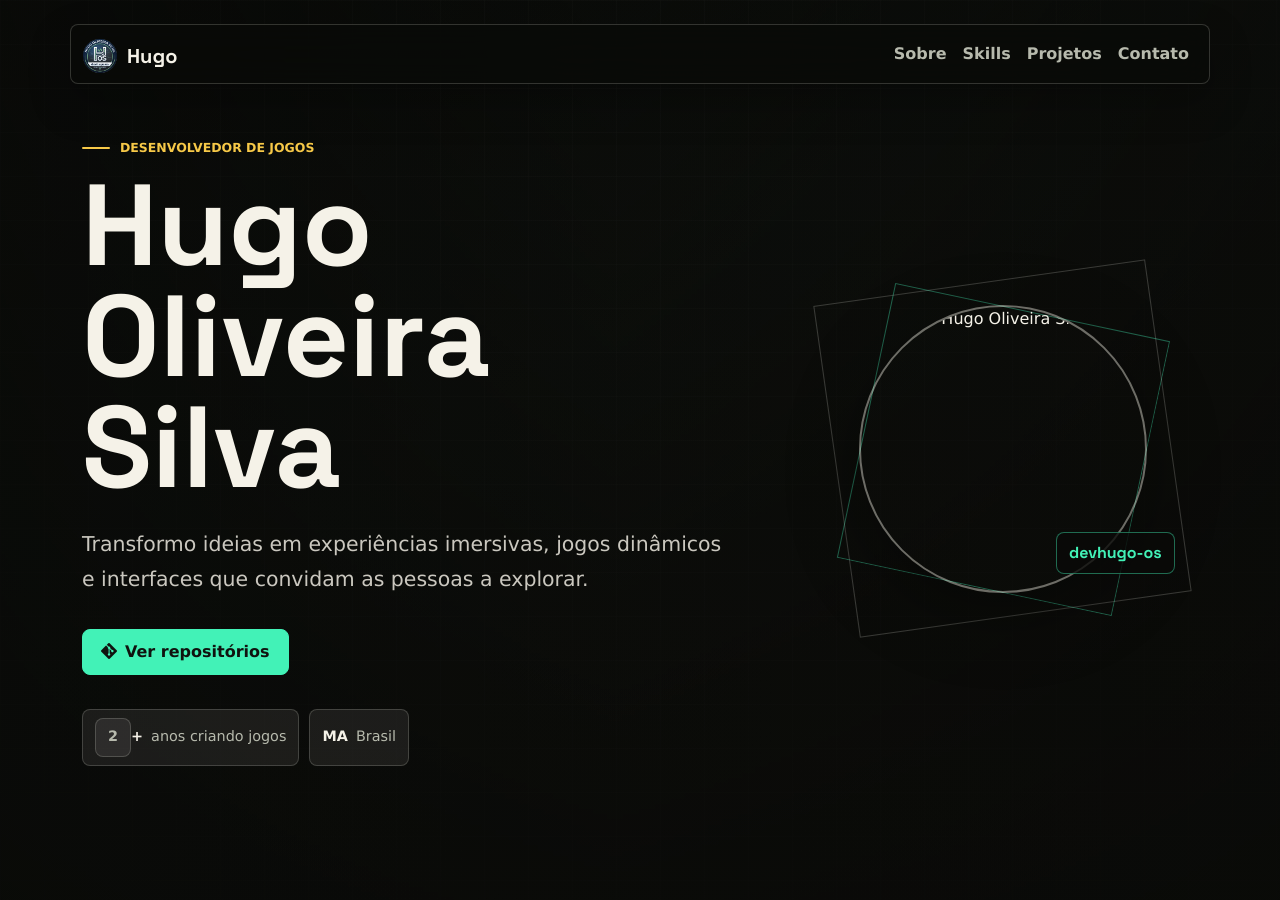
==== commit 103d079c: "estilo: adiciona fallback escuro no html e redirecionamento de trailing slash no index.html" ====
--- a/index.html
+++ b/index.html
@@ -2,6 +2,16 @@
 <html lang="pt-BR">
 <head>
   <meta charset="UTF-8">
+  <script>
+    // Correção de rota do GitHub Pages para garantir que os arquivos relativos carreguem do subdiretório correto
+    if (window.location.hostname.includes("github.io")) {
+      const pathParts = window.location.pathname.split('/');
+      const lastPart = pathParts[pathParts.length - 1];
+      if (lastPart === 'Portfolio' || lastPart === 'portfolio') {
+        window.location.replace(window.location.href + '/');
+      }
+    }
+  </script>
   <meta name="viewport" content="width=device-width, initial-scale=1.0">
   <meta name="description" content="Portfólio interativo de Hugo Oliveira Silva, desenvolvedor de jogos e software.">
   <title>Hugo Oliveira Silva | Portfólio Interativo</title>
--- a/assets/css/main.css
+++ b/assets/css/main.css
@@ -25,11 +25,15 @@
 
 html {
   scroll-behavior: smooth;
+  background-color: #090a08 !important;
+  color-scheme: dark !important;
 }
 
 html, body {
   height: 100dvh !important;
   overflow: hidden !important;
+  background-color: #090a08 !important;
+  color-scheme: dark !important;
 }
 
 body {
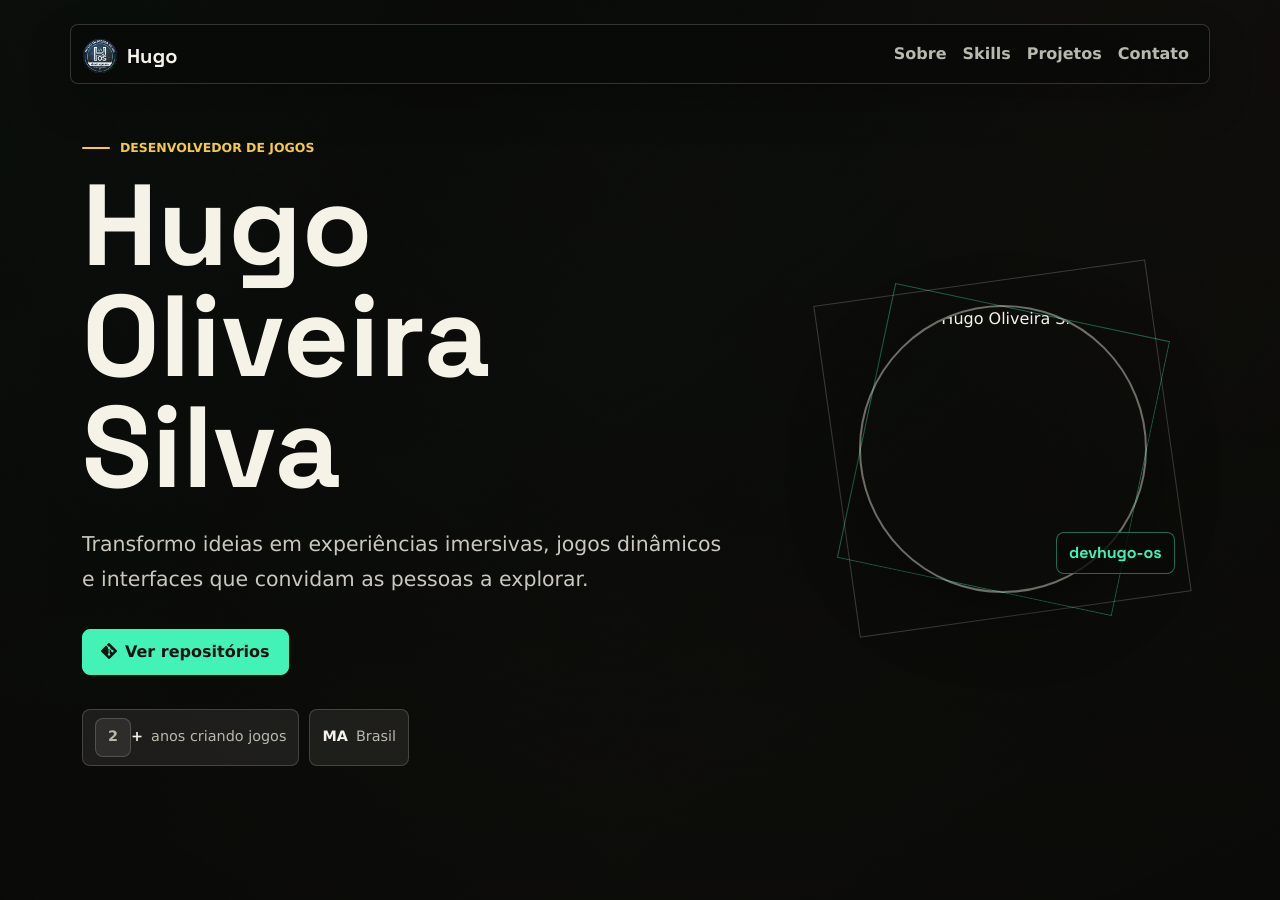
==== commit c4ebad7d: "estilo: remove grades do fundo, move gradiente para body::before para corrigir invisibilidade do 3D," ====
--- a/index.html
+++ b/index.html
@@ -2,16 +2,7 @@
 <html lang="pt-BR">
 <head>
   <meta charset="UTF-8">
-  <script>
-    // Correção de rota do GitHub Pages para garantir que os arquivos relativos carreguem do subdiretório correto
-    if (window.location.hostname.includes("github.io")) {
-      const pathParts = window.location.pathname.split('/');
-      const lastPart = pathParts[pathParts.length - 1];
-      if (lastPart === 'Portfolio' || lastPart === 'portfolio') {
-        window.location.replace(window.location.href + '/');
-      }
-    }
-  </script>
+  <script src="assets/js/router.js?v=2.6.2"></script>
   <meta name="viewport" content="width=device-width, initial-scale=1.0">
   <meta name="description" content="Portfólio interativo de Hugo Oliveira Silva, desenvolvedor de jogos e software.">
   <title>Hugo Oliveira Silva | Portfólio Interativo</title>
@@ -239,7 +230,7 @@
   </footer>
 
   <script src="https://cdn.jsdelivr.net/npm/bootstrap@5.3.3/dist/js/bootstrap.bundle.min.js"></script>
-  <script src="https://cdnjs.cloudflare.com/ajax/libs/three.js/r128/three.min.js"></script>
+  <script src="https://cdn.jsdelivr.net/npm/three@0.128.0/build/three.min.js"></script>
   <script src="https://cdn.jsdelivr.net/npm/three@0.128.0/examples/js/loaders/SVGLoader.js"></script>
   <script src="assets/js/models/portfolioModel.js?v=2.6.2"></script>
   <script src="assets/js/views/portfolioView.js?v=2.6.2"></script>
--- a/assets/css/main.css
+++ b/assets/css/main.css
@@ -32,17 +32,11 @@
 html, body {
   height: 100dvh !important;
   overflow: hidden !important;
-  background-color: #090a08 !important;
-  color-scheme: dark !important;
 }
 
 body {
   margin: 0;
-  background:
-    linear-gradient(rgba(245, 242, 232, 0.035) 1px, transparent 1px),
-    linear-gradient(90deg, rgba(245, 242, 232, 0.03) 1px, transparent 1px),
-    linear-gradient(150deg, #090a08 0%, #10130f 42%, #17110d 100%);
-  background-size: 44px 44px, 44px 44px, 100% 100%;
+  background: transparent !important;
   color: var(--text);
   font-family: var(--font-body);
   text-rendering: geometricPrecision;
@@ -60,7 +54,9 @@
   background:
     linear-gradient(115deg, rgba(66, 242, 183, 0.08), transparent 28%),
     linear-gradient(245deg, rgba(255, 107, 87, 0.08), transparent 30%),
-    linear-gradient(0deg, rgba(247, 201, 72, 0.06), transparent 42%);
+    linear-gradient(0deg, rgba(247, 201, 72, 0.06), transparent 42%),
+    linear-gradient(150deg, #090a08 0%, #10130f 42%, #17110d 100%);
+  background-size: 100% 100%;
   pointer-events: none;
 }
 
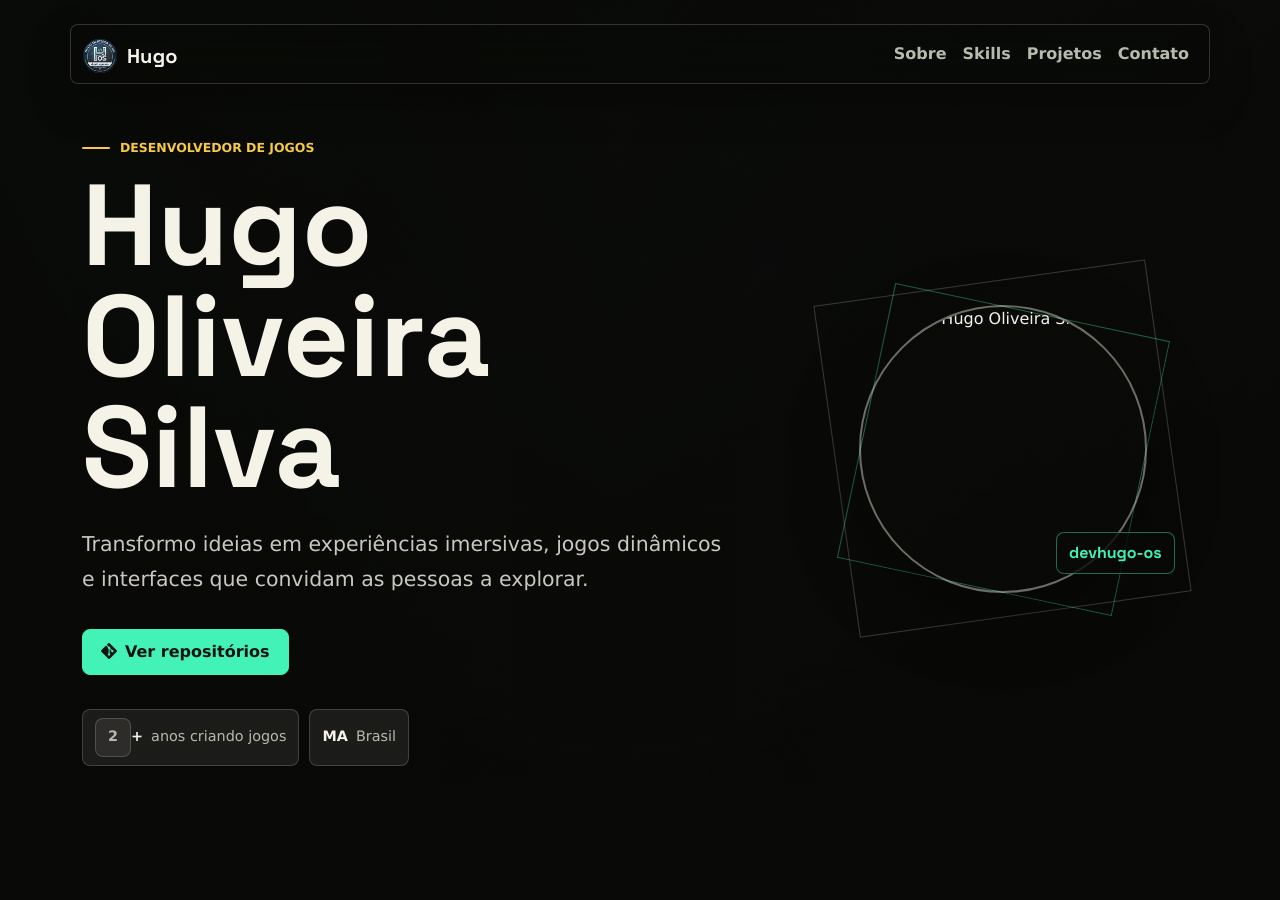
==== commit 97825304: "build: unifica assets em bundles, adiciona nojekyll, remove midias nao utilizadas e resolve CORS do " ====
--- a/index.html
+++ b/index.html
@@ -2,7 +2,6 @@
 <html lang="pt-BR">
 <head>
   <meta charset="UTF-8">
-  <script src="assets/js/router.js?v=2.6.2"></script>
   <meta name="viewport" content="width=device-width, initial-scale=1.0">
   <meta name="description" content="Portfólio interativo de Hugo Oliveira Silva, desenvolvedor de jogos e software.">
   <title>Hugo Oliveira Silva | Portfólio Interativo</title>
@@ -12,7 +11,7 @@
   <link href="https://fonts.googleapis.com/css2?family=Space+Grotesk:wght@500;700&family=Plus+Jakarta+Sans:wght@400;500;600;700&display=swap" rel="stylesheet">
   <link rel="stylesheet" href="https://cdn.jsdelivr.net/npm/bootstrap@5.3.3/dist/css/bootstrap.min.css">
   <link rel="stylesheet" href="https://cdn.jsdelivr.net/npm/bootstrap-icons@1.11.3/font/bootstrap-icons.min.css">
-  <link rel="stylesheet" href="assets/css/main.css?v=2.6.2">
+  <link rel="stylesheet" href="bundle.css?v=2.6.2">
 </head>
 <body>
   <div class="cursor-core" id="cursorCore" aria-hidden="true"></div>
@@ -232,10 +231,6 @@
   <script src="https://cdn.jsdelivr.net/npm/bootstrap@5.3.3/dist/js/bootstrap.bundle.min.js"></script>
   <script src="https://cdn.jsdelivr.net/npm/three@0.128.0/build/three.min.js"></script>
   <script src="https://cdn.jsdelivr.net/npm/three@0.128.0/examples/js/loaders/SVGLoader.js"></script>
-  <script src="assets/js/models/portfolioModel.js?v=2.6.2"></script>
-  <script src="assets/js/views/portfolioView.js?v=2.6.2"></script>
-  <script src="assets/js/scenes/heroScene.js?v=2.6.2"></script>
-  <script src="assets/js/scenes/skillsScene.js?v=2.6.2"></script>
-  <script src="assets/js/controllers/portfolioController.js?v=2.6.2"></script>
+  <script src="bundle.js?v=2.6.2"></script>
 </body>
 </html>
--- a/bundle.css
+++ b/bundle.css
@@ -0,0 +1,1914 @@
+:root {
+  color-scheme: dark;
+  --bg: #090a08;
+  --bg-soft: #10130f;
+  --panel: rgba(245, 242, 232, 0.08);
+  --panel-strong: rgba(245, 242, 232, 0.13);
+  --line: rgba(245, 242, 232, 0.18);
+  --text: #f5f2e8;
+  --muted: #b7baad;
+  --ink: #151713;
+  --mint: #42f2b7;
+  --cyan: #66d9ef;
+  --amber: #f7c948;
+  --coral: #ff6b57;
+  --violet: #a58bff;
+  --radius: 8px;
+  --shadow: 0 22px 70px rgba(0, 0, 0, 0.34);
+  --font-body: "Inter", system-ui, -apple-system, BlinkMacSystemFont, "Segoe UI", sans-serif;
+  --font-display: "Space Grotesk", var(--font-body);
+}
+
+* {
+  box-sizing: border-box;
+}
+
+html {
+  scroll-behavior: smooth;
+  background-color: #090a08 !important;
+  color-scheme: dark !important;
+}
+
+html, body {
+  height: 100dvh !important;
+  overflow: hidden !important;
+}
+
+body {
+  margin: 0;
+  background: transparent !important;
+  color: var(--text);
+  font-family: var(--font-body);
+  text-rendering: geometricPrecision;
+  user-select: none; /* Desativa seleção de texto */
+  -webkit-user-select: none;
+  -moz-user-select: none;
+  -ms-user-select: none;
+}
+
+body::before {
+  content: "";
+  position: fixed;
+  inset: 0;
+  z-index: -3; /* Moved back behind hero-scene */
+  background:
+    linear-gradient(115deg, rgba(66, 242, 183, 0.08), transparent 28%),
+    linear-gradient(245deg, rgba(255, 107, 87, 0.08), transparent 30%),
+    linear-gradient(0deg, rgba(247, 201, 72, 0.06), transparent 42%),
+    linear-gradient(150deg, #090a08 0%, #10130f 42%, #17110d 100%);
+  background-size: 100% 100%;
+  pointer-events: none;
+}
+
+body::after {
+  content: "";
+  position: fixed;
+  inset: 0;
+  z-index: -1;
+  opacity: 0.45;
+  background-image: url("data:image/svg+xml,%3Csvg width='180' height='180' viewBox='0 0 180 180' xmlns='http://www.w3.org/2000/svg'%3E%3Cfilter id='n'%3E%3CfeTurbulence type='fractalNoise' baseFrequency='.8' numOctaves='2' stitchTiles='stitch'/%3E%3C/filter%3E%3Crect width='180' height='180' filter='url(%23n)' opacity='.38'/%3E%3C/svg%3E");
+  mix-blend-mode: soft-light;
+  pointer-events: none;
+}
+
+img,
+canvas {
+  max-width: 100%;
+}
+
+a {
+  color: inherit;
+}
+
+button,
+input,
+textarea {
+  font: inherit;
+}
+
+::selection {
+  background: transparent;
+}
+
+/* Hide default cursor globally */
+body,
+a,
+button,
+input,
+textarea,
+select,
+label,
+[role="button"],
+.magnetic-link,
+.skill-card,
+.repo-card,
+.featured-card {
+  cursor: none !important;
+}
+
+/* Hide scrollbar globally */
+body,
+.portfolio-page {
+  -ms-overflow-style: none; /* IE and Edge */
+  scrollbar-width: none; /* Firefox */
+}
+
+body::-webkit-scrollbar,
+.portfolio-page::-webkit-scrollbar {
+  display: none; /* Chrome, Safari, Opera */
+}
+
+.cursor-core,
+.cursor-ring {
+  position: fixed;
+  top: 0;
+  left: 0;
+  z-index: 99999; /* Above navbar and all overlays */
+  pointer-events: none;
+  opacity: 0;
+  transform: translate3d(-50%, -50%, 0);
+  transition: opacity 180ms ease, width 180ms ease, height 180ms ease, border-color 180ms ease;
+}
+
+.cursor-core {
+  width: 8px;
+  height: 8px;
+  border-radius: 50%;
+  background: var(--mint);
+  box-shadow: 0 0 16px var(--mint), 0 0 8px #fff;
+  transition: background-color 0.2s, box-shadow 0.2s, transform 0.1s ease, opacity 0.1s ease;
+}
+
+.cursor-ring {
+  width: 34px;
+  height: 34px;
+  border: 1.5px solid rgba(66, 242, 183, 0.45);
+  border-radius: 50%;
+  background: transparent;
+  display: grid;
+  place-items: center;
+  transition: width 0.25s cubic-bezier(0.25, 1, 0.5, 1), 
+              height 0.25s cubic-bezier(0.25, 1, 0.5, 1), 
+              border-color 0.25s ease, 
+              background-color 0.25s ease;
+}
+
+.cursor-arrow-left,
+.cursor-arrow-right {
+  display: none;
+  color: #3b82f6;
+  font-size: 1.1rem;
+  font-weight: bold;
+  text-shadow: 0 0 8px #3b82f6;
+  line-height: 1;
+  margin: 0;
+}
+
+body.cursor-ready .cursor-core,
+body.cursor-ready .cursor-ring {
+  opacity: 1;
+}
+
+body.cursor-active .cursor-ring {
+  width: 54px;
+  height: 54px;
+  border-color: var(--amber);
+  background-color: rgba(247, 201, 72, 0.08);
+}
+
+body.cursor-active .cursor-core {
+  background-color: var(--amber);
+  box-shadow: 0 0 20px var(--amber), 0 0 10px #fff;
+  transform: translate3d(-50%, -50%, 0) scale(1.6);
+}
+
+/* Mouse cursor custom states near borders */
+body.near-left-edge .cursor-core,
+body.near-right-edge .cursor-core {
+  opacity: 0;
+  transform: translate3d(-50%, -50%, 0) scale(0);
+}
+
+body.near-left-edge .cursor-arrow-left {
+  display: block;
+}
+
+body.near-right-edge .cursor-arrow-right {
+  display: block;
+}
+
+body.near-left-edge .cursor-ring,
+body.near-right-edge .cursor-ring {
+  width: 44px;
+  height: 44px;
+  border-color: #3b82f6;
+  background-color: rgba(59, 130, 246, 0.12);
+}
+
+.site-header {
+  position: fixed;
+  top: 16px;
+  right: 0;
+  left: 0;
+  z-index: 1000;
+  pointer-events: none;
+}
+
+.navbar {
+  pointer-events: auto;
+}
+
+.navbar .container {
+  min-height: 60px;
+  border: 1px solid var(--line);
+  border-radius: var(--radius);
+  background: rgba(9, 10, 8, 0.72);
+  backdrop-filter: blur(18px);
+  box-shadow: 0 18px 40px rgba(0, 0, 0, 0.26);
+}
+
+.navbar-brand {
+  position: relative !important;
+  display: inline-flex;
+  align-items: center;
+  gap: 10px;
+  color: var(--text);
+  font-family: var(--font-display);
+  font-weight: 700;
+  padding-bottom: 2px !important;
+}
+
+.navbar-brand::after {
+  content: "";
+  position: absolute;
+  right: 0;
+  bottom: -4px;
+  left: 44px; /* Começa abaixo de "Hugo", pulando o logo */
+  height: 2px;
+  border-radius: 999px;
+  background: rgba(245, 242, 232, 0.75) !important;
+  transform: scaleX(0);
+  transform-origin: left;
+  transition: transform 220ms ease;
+}
+
+.navbar-brand:hover::after,
+.navbar-brand.active::after {
+  transform: scaleX(1);
+}
+
+.navbar-brand:hover,
+.navbar-brand:focus {
+  color: var(--text);
+}
+
+.navbar-brand img {
+  width: 34px;
+  height: 34px;
+  border-radius: 50%;
+  object-fit: cover;
+}
+
+.navbar-toggler {
+  border: 1px solid var(--line);
+  border-radius: var(--radius);
+}
+
+.navbar-toggler:focus {
+  box-shadow: 0 0 0 3px rgba(66, 242, 183, 0.24);
+}
+
+.navbar-toggler-icon {
+  filter: invert(1);
+}
+
+.nav-link {
+  position: relative;
+  color: var(--muted);
+  font-weight: 700;
+}
+
+.nav-link:hover,
+.nav-link:focus {
+  color: var(--text);
+}
+
+.navbar-nav .nav-link.active {
+  color: #ffffff !important; /* Branco neutro */
+  text-shadow: 0 0 10px rgba(255, 255, 255, 0.5);
+}
+
+.nav-link::after {
+  content: "";
+  position: absolute;
+  right: 0.75rem;
+  bottom: 0.22rem;
+  left: 0.75rem;
+  height: 2px;
+  border-radius: 999px;
+  background: rgba(245, 242, 232, 0.75) !important; /* Linha neutra */
+  transform: scaleX(0);
+  transform-origin: left;
+  transition: transform 220ms ease;
+}
+
+.nav-link:hover::after,
+.nav-link.active::after {
+  transform: scaleX(1);
+}
+
+.hero-section {
+  position: relative;
+  min-height: 92svh;
+  padding: 132px 0 64px;
+  overflow: hidden;
+}
+
+#hero-scene {
+  position: fixed;
+  inset: 0;
+  width: 100vw;
+  height: 100dvh;
+  z-index: -2; /* Brought forward, in front of background gradient but behind content */
+  pointer-events: none;
+  display: block;
+}
+
+/* 3D Page Navigation System */
+.portfolio-pages-container {
+  position: relative !important;
+  width: 100% !important;
+  height: 100dvh !important;
+  max-height: 920px !important; /* Limita a altura máxima em monitores grandes */
+  margin: auto !important;
+  top: 50% !important;
+  transform: translateY(-50%) !important;
+  perspective: 1200px;
+  perspective-origin: 50% 50%;
+  overflow: hidden;
+}
+
+.portfolio-page {
+  position: absolute !important;
+  top: 0 !important;
+  left: 0 !important;
+  width: 100% !important;
+  height: 100% !important;
+  overflow-y: hidden !important; /* Force no scroll vertical */
+  overflow-x: hidden !important;
+  backface-visibility: hidden;
+  transform-style: preserve-3d;
+  opacity: 0;
+  visibility: hidden;
+  transition: transform 0.8s cubic-bezier(0.645, 0.045, 0.355, 1), opacity 0.8s, visibility 0.8s;
+  scroll-behavior: smooth;
+  background:
+    linear-gradient(90deg, rgba(9, 10, 8, 0.76) 0%, rgba(9, 10, 8, 0.42) 48%, rgba(9, 10, 8, 0.74) 100%),
+    linear-gradient(180deg, rgba(9, 10, 8, 0.1), rgba(9, 10, 8, 0.78));
+}
+
+.portfolio-page.active-page {
+  opacity: 1;
+  visibility: visible;
+  transform: translate3d(0, 0, 0) rotateY(0deg);
+  z-index: 1;
+}
+
+.portfolio-page.slide-left {
+  transform: translate3d(-100%, 0, -250px) rotateY(-45deg);
+  opacity: 0;
+  visibility: hidden;
+  pointer-events: none;
+}
+
+.portfolio-page.slide-right {
+  transform: translate3d(100%, 0, -250px) rotateY(45deg);
+  opacity: 0;
+  visibility: hidden;
+  pointer-events: none;
+}
+
+.hero-texture {
+  position: absolute;
+  inset: 0;
+  background:
+    linear-gradient(90deg, rgba(9, 10, 8, 0.76) 0%, rgba(9, 10, 8, 0.42) 48%, rgba(9, 10, 8, 0.74) 100%),
+    linear-gradient(180deg, rgba(9, 10, 8, 0.1), rgba(9, 10, 8, 0.78));
+  pointer-events: none;
+}
+
+.hero-grid {
+  position: relative;
+  z-index: 2;
+  display: grid;
+  grid-template-columns: minmax(0, 1fr) minmax(260px, 390px);
+  gap: clamp(28px, 5vw, 74px);
+  align-items: center;
+}
+
+.hero-copy {
+  max-width: 760px;
+}
+
+.section-kicker {
+  display: inline-flex;
+  align-items: center;
+  gap: 10px;
+  margin: 0 0 14px;
+  color: var(--amber);
+  font-size: 0.78rem;
+  font-weight: 800;
+  text-transform: uppercase;
+}
+
+.section-kicker::before {
+  content: "";
+  width: 28px;
+  height: 2px;
+  border-radius: 999px;
+  background: currentColor;
+}
+
+.hero-copy h1,
+.section-heading h2 {
+  margin: 0;
+  color: var(--text);
+  font-family: var(--font-display);
+  font-weight: 700;
+  line-height: 0.96;
+}
+
+.hero-copy h1 {
+  max-width: 780px;
+  font-size: clamp(3rem, 9vw, 7.4rem);
+}
+
+.hero-lead {
+  max-width: 640px;
+  margin: 24px 0 0;
+  color: rgba(245, 242, 232, 0.82);
+  font-size: clamp(1rem, 2vw, 1.28rem);
+  line-height: 1.7;
+}
+
+.hero-actions {
+  display: flex;
+  flex-wrap: wrap;
+  gap: 12px;
+  margin-top: 32px;
+}
+
+.btn {
+  --bs-btn-border-radius: var(--radius);
+  display: inline-flex;
+  align-items: center;
+  justify-content: center;
+  gap: 8px;
+  min-height: 46px;
+  padding-right: 18px;
+  padding-left: 18px;
+  font-weight: 800;
+}
+
+.btn-primary {
+  --bs-btn-bg: var(--mint);
+  --bs-btn-border-color: var(--mint);
+  --bs-btn-color: #10130f;
+  --bs-btn-hover-bg: var(--amber);
+  --bs-btn-hover-border-color: var(--amber);
+  --bs-btn-hover-color: #10130f;
+  --bs-btn-active-bg: var(--coral);
+  --bs-btn-active-border-color: var(--coral);
+}
+
+.btn-outline-light {
+  --bs-btn-border-color: rgba(245, 242, 232, 0.32);
+  --bs-btn-color: var(--text);
+  --bs-btn-hover-bg: rgba(245, 242, 232, 0.12);
+  --bs-btn-hover-border-color: rgba(245, 242, 232, 0.62);
+  --bs-btn-hover-color: var(--text);
+}
+
+.hero-facts {
+  display: flex;
+  flex-wrap: wrap;
+  gap: 10px;
+  margin-top: 34px;
+}
+
+.hero-facts span {
+  display: inline-flex;
+  align-items: center;
+  gap: 8px;
+  min-height: 38px;
+  padding: 8px 12px;
+  border: 1px solid var(--line);
+  border-radius: var(--radius);
+  background: rgba(245, 242, 232, 0.08);
+  color: var(--muted);
+  font-size: 0.9rem;
+}
+
+.hero-facts strong {
+  color: var(--text);
+}
+
+.hero-portrait {
+  position: relative;
+  width: min(390px, 78vw);
+  aspect-ratio: 1;
+  justify-self: center;
+  display: grid;
+  place-items: center;
+  transform-style: preserve-3d;
+}
+
+.hero-portrait::before,
+.hero-portrait::after {
+  content: "";
+  position: absolute;
+  inset: 7%;
+  border: 1px solid rgba(245, 242, 232, 0.2);
+  transform: rotateZ(-8deg) translateZ(-34px);
+}
+
+.hero-portrait::after {
+  inset: 14%;
+  border-color: rgba(66, 242, 183, 0.38);
+  transform: rotateZ(12deg) translateZ(-52px);
+}
+
+.hero-portrait img {
+  position: relative;
+  z-index: 1;
+  width: 74%;
+  aspect-ratio: 1;
+  border: 2px solid rgba(245, 242, 232, 0.42);
+  border-radius: 50%;
+  object-fit: cover;
+  box-shadow: var(--shadow);
+  transform: translateZ(36px);
+}
+
+.portrait-label {
+  position: absolute;
+  right: 6%;
+  bottom: 18%;
+  z-index: 2;
+  padding: 8px 12px;
+  border: 1px solid rgba(66, 242, 183, 0.42);
+  border-radius: var(--radius);
+  background: rgba(9, 10, 8, 0.78);
+  color: var(--mint);
+  font-family: var(--font-display);
+  font-weight: 700;
+  transform: translateZ(66px);
+}
+
+.content-section {
+  position: relative;
+  padding: 120px 0 24px !important; /* Aumentado para respeitar a navbar */
+  scroll-margin-top: 110px;
+}
+
+.content-section:nth-of-type(even) {
+  background: rgba(245, 242, 232, 0.035);
+}
+
+.section-heading {
+  max-width: 820px;
+  margin-bottom: 24px;
+}
+
+.section-heading h2 {
+  font-size: clamp(1.8rem, 4vw, 3.2rem);
+}
+
+.about-layout {
+  display: grid;
+  grid-template-columns: minmax(180px, 240px) minmax(0, 1fr);
+  gap: 28px;
+  align-items: center;
+}
+
+.about-media {
+  position: relative;
+  transform-style: preserve-3d;
+}
+
+.about-media::before {
+  content: "";
+  position: absolute;
+  inset: 12px;
+  border: 1px solid rgba(247, 201, 72, 0.54);
+  transform: rotate(-5deg) translateZ(-30px);
+}
+
+.about-media img {
+  width: 100%;
+  max-height: 240px;
+  aspect-ratio: 4 / 5;
+  border: 1px solid rgba(245, 242, 232, 0.26);
+  border-radius: var(--radius);
+  object-fit: cover;
+  box-shadow: var(--shadow);
+  transform: translateZ(24px);
+}
+
+.about-copy {
+  color: #ffffff !important;
+  font-size: 1rem;
+  line-height: 1.78;
+}
+
+.about-copy p {
+  margin: 0 0 12px;
+  font-size: 0.96rem;
+  line-height: 1.65;
+  color: #ffffff !important;
+  text-shadow: 0 2px 10px rgba(0, 0, 0, 0.95), 0 1px 3px rgba(0, 0, 0, 0.95) !important;
+}
+
+.about-tags {
+  display: flex;
+  flex-wrap: wrap;
+  gap: 10px;
+  margin-top: 24px;
+}
+
+.about-tags span,
+.repo-filters button,
+.repo-card .repo-topic,
+.featured-tags span {
+  display: inline-flex;
+  align-items: center;
+  min-height: 32px;
+  padding: 6px 10px;
+  border: 1px solid var(--line);
+  border-radius: var(--radius);
+  background: rgba(245, 242, 232, 0.07);
+  color: var(--muted);
+  font-size: 0.82rem;
+  font-weight: 800;
+}
+
+.skills-grid {
+  display: grid;
+  grid-template-columns: repeat(auto-fit, minmax(260px, 1fr));
+  gap: 16px;
+  perspective: 1000px;
+}
+
+.skill-card {
+  position: relative;
+  height: 235px !important; /* Altura fixa garantida */
+  padding: 16px;
+  overflow: hidden;
+  border: 1px solid rgba(245, 242, 232, 0.18);
+  border-radius: var(--radius);
+  background:
+    linear-gradient(145deg, rgba(245, 242, 232, 0.08), rgba(245, 242, 232, 0.02)),
+    rgba(16, 19, 15, 0.85);
+  box-shadow: 0 10px 25px rgba(0, 0, 0, 0.25);
+  transform-style: preserve-3d;
+  transition: transform 0.3s cubic-bezier(0.25, 0.8, 0.25, 1), 
+              border-color 0.3s ease, 
+              box-shadow 0.3s ease;
+  display: flex !important;
+  flex-direction: column !important;
+  align-items: center !important;
+  text-align: center !important;
+}
+
+.skill-card::before {
+  content: "";
+  position: absolute;
+  inset: -50%;
+  background: radial-gradient(circle at center, var(--skill-color, #42f2b7) 0%, transparent 65%);
+  opacity: 0.04;
+  transition: opacity 0.3s ease;
+  pointer-events: none;
+}
+
+.skill-card:hover,
+.skill-card:focus-within {
+  border-color: var(--skill-color, #42f2b7) !important;
+  box-shadow: 0 15px 35px rgba(0, 0, 0, 0.35), 0 0 18px var(--skill-color, rgba(66, 242, 183, 0.3)) !important;
+}
+
+.skill-card:hover::before {
+  opacity: 0.18;
+}
+
+.skill-card .skill-logo {
+  position: relative;
+  z-index: 1;
+  width: 50px;
+  height: 50px;
+  display: grid;
+  place-items: center;
+  margin-bottom: 10px;
+  border: 1px solid rgba(245, 242, 232, 0.25);
+  border-radius: var(--radius);
+  background: rgba(9, 10, 8, 0.65);
+  box-shadow: 4px 6px 0 rgba(66, 242, 183, 0.15);
+  transform: translateZ(42px);
+  overflow: visible;
+  transition: border-color 0.3s ease, box-shadow 0.3s ease;
+}
+
+.skill-card:hover .skill-logo {
+  border-color: var(--skill-color, #42f2b7);
+  box-shadow: 4px 6px 0 var(--skill-color, #42f2b7);
+}
+
+.skill-3d-canvas {
+  width: 100%;
+  height: 100%;
+  display: block;
+  border-radius: inherit;
+}
+
+.skill-static-icon {
+  display: none;
+  width: 42px;
+  height: 42px;
+  object-fit: contain;
+}
+
+@media (max-width: 991.98px) {
+  .skill-3d-canvas {
+    display: none !important;
+  }
+  .skill-static-icon {
+    display: block;
+  }
+}
+
+.skill-card h3 {
+  position: relative;
+  z-index: 1;
+  margin: 0;
+  color: var(--text);
+  font-family: var(--font-display);
+  font-size: 1.25rem;
+  letter-spacing: 0.5px;
+}
+
+.skill-card p.skill-detail {
+  position: relative;
+  z-index: 1;
+  margin: 4px 0 8px;
+  color: var(--muted);
+  font-size: 0.8rem;
+  font-weight: 800;
+  text-transform: uppercase;
+  letter-spacing: 0.8px;
+}
+
+.skill-card p.skill-exp-desc {
+  position: relative;
+  z-index: 1;
+  margin: 6px 0 0;
+  color: rgba(245, 242, 232, 0.82);
+  font-size: 0.88rem;
+  line-height: 1.5;
+}
+
+.skill-experience-badge {
+  display: inline-block !important;
+  margin-top: auto !important;
+  margin-bottom: 2px !important;
+  padding: 0 !important;
+  border: none !important;
+  background: transparent !important;
+  color: var(--skill-color, var(--mint)) !important;
+  font-family: var(--font-display) !important;
+  font-size: 0.76rem !important;
+  font-weight: 800 !important;
+  letter-spacing: 0.6px !important;
+  text-transform: uppercase !important;
+  box-shadow: none !important;
+  transition: transform 0.3s ease;
+  transform: translateZ(24px);
+  opacity: 0.9;
+}
+
+.skill-card:hover .skill-experience-badge {
+  transform: translateZ(32px) scale(1.05);
+  box-shadow: 0 0 15px var(--skill-color, rgba(66, 242, 183, 0.35)) !important;
+}
+
+.featured-grid {
+  display: grid;
+  grid-template-columns: repeat(2, 1fr);
+  gap: 16px;
+}
+
+.repo-grid {
+  display: grid !important;
+  grid-template-columns: repeat(auto-fill, minmax(300px, 1fr)) !important;
+  gap: 16px !important;
+  width: 100% !important;
+  padding: 8px 4px 18px;
+  overflow: visible !important;
+}
+
+.featured-card h3,
+.repo-card h3 {
+  height: 28px !important;
+  overflow: hidden;
+  text-overflow: ellipsis;
+  white-space: nowrap;
+  margin-bottom: 8px !important;
+}
+
+.featured-card p,
+.repo-card p {
+  height: 90px !important;
+  overflow-y: auto !important;
+  scrollbar-width: none !important;
+  margin-bottom: 12px !important;
+  font-size: 0.88rem !important;
+  line-height: 1.5 !important;
+}
+
+.featured-card p::-webkit-scrollbar,
+.repo-card p::-webkit-scrollbar {
+  display: none !important;
+}
+
+.featured-header {
+  display: flex !important;
+  align-items: center !important;
+  gap: 12px !important;
+  margin-bottom: 8px !important;
+  margin-top: 6px !important;
+}
+
+.featured-header i {
+  font-size: 1.4rem !important;
+  color: var(--mint) !important;
+  margin: 0 !important;
+}
+
+.featured-header h3 {
+  margin: 0 !important;
+  font-size: 1.2rem !important;
+  height: auto !important;
+  white-space: normal !important;
+  overflow: visible !important;
+}
+
+.featured-card p.featured-desc-p {
+  height: 55px !important;
+  font-size: 0.86rem !important;
+  line-height: 1.45 !important;
+  margin-bottom: 8px !important;
+  overflow: hidden !important;
+  color: rgba(245, 242, 232, 0.8) !important;
+}
+
+.featured-card {
+  position: relative;
+  height: 245px !important; /* Altura compacta ideal */
+  padding: 16px;
+  border: 1px solid rgba(245, 242, 232, 0.17);
+  border-radius: var(--radius);
+  background: rgba(245, 242, 232, 0.05);
+  box-shadow: 0 10px 30px rgba(0, 0, 0, 0.2);
+  overflow: hidden;
+  display: flex !important;
+  flex-direction: column !important;
+}
+
+.featured-card a {
+  margin-top: auto !important; /* Empurra o botão de ver projeto para o final do card */
+  align-self: flex-start;
+  display: inline-flex;
+  align-items: center;
+  gap: 8px;
+  color: var(--mint);
+  font-weight: 800;
+  text-decoration: none;
+  transition: color 0.2s ease;
+}
+
+.featured-card a:hover {
+  color: var(--text);
+}
+
+.repo-card {
+  position: relative;
+  padding: 16px;
+  border: 1px solid rgba(245, 242, 232, 0.17);
+  border-radius: var(--radius);
+  background: rgba(245, 242, 232, 0.075);
+  box-shadow: 0 15px 40px rgba(0, 0, 0, 0.18);
+  overflow: hidden;
+  display: flex !important;
+  flex-direction: column !important;
+  height: 380px !important; /* Altura aumentada para evitar corte de descrições longas */
+}
+
+.repo-footer {
+  margin-top: auto !important; /* Pushes the github button and meta info to the bottom */
+  display: flex !important;
+  flex-direction: column !important;
+  gap: 12px !important;
+  width: 100% !important;
+}
+
+.featured-card .btn,
+.repo-card .btn {
+  margin-top: auto !important; /* Empurra o botão do github/link fixo para o final */
+  align-self: flex-start;
+}
+
+/* Scroll vertical específico e ocultação de scrollbar para as abas de Projetos e Skills */
+#projetos,
+#skills {
+  overflow-y: auto !important;
+  max-height: 100dvh !important;
+  padding-bottom: 140px !important;
+  scrollbar-width: none !important;
+}
+
+#projetos::-webkit-scrollbar,
+#skills::-webkit-scrollbar {
+  display: none !important;
+}
+
+.featured-card::before,
+.repo-card::before {
+  content: "";
+  position: absolute;
+  inset: 0 0 auto;
+  height: 3px;
+  background: rgba(245, 242, 232, 0.25) !important; /* Linha neutra prateada */
+}
+
+.featured-card h3,
+.repo-card h3 {
+  margin: 6px 0 8px;
+  color: var(--text);
+  font-family: var(--font-display);
+  font-size: 1.15rem;
+}
+
+.featured-card p,
+.repo-card p {
+  color: rgba(245, 242, 232, 0.78);
+  line-height: 1.5;
+  font-size: 0.86rem;
+}
+
+.featured-tags,
+.repo-topics {
+  display: flex;
+  flex-wrap: wrap;
+  gap: 8px;
+  margin: 10px 0 14px; /* Aumentado margin bottom */
+}
+
+/* RPG Character Card Ficha de Personagem */
+.rpg-card {
+  margin-top: 18px;
+  padding: 14px;
+  border: 1px solid rgba(59, 130, 246, 0.3);
+  border-radius: var(--radius);
+  background: rgba(9, 10, 8, 0.6);
+  box-shadow: 0 8px 32px rgba(0, 0, 0, 0.3);
+  font-family: var(--font-display);
+}
+
+.rpg-card-header {
+  font-size: 0.85rem;
+  font-weight: 800;
+  color: #3b82f6;
+  letter-spacing: 1.5px;
+  margin-bottom: 10px;
+  border-bottom: 1px solid rgba(59, 130, 246, 0.2);
+  padding-bottom: 5px;
+  display: flex;
+  align-items: center;
+  gap: 6px;
+}
+
+.rpg-stats {
+  display: grid;
+  grid-template-columns: repeat(3, 1fr);
+  gap: 6px;
+  margin-bottom: 10px;
+  font-size: 0.78rem;
+}
+
+.rpg-stat {
+  color: rgba(245, 242, 232, 0.88);
+}
+
+.rpg-stat strong {
+  color: #3b82f6;
+}
+
+.rpg-attributes {
+  display: flex;
+  flex-direction: column;
+  gap: 6px;
+}
+
+.rpg-attr {
+  display: flex;
+  align-items: center;
+  justify-content: space-between;
+  font-size: 0.74rem;
+  font-weight: 800;
+  color: var(--muted);
+}
+
+.rpg-attr span {
+  min-width: 90px;
+}
+
+.rpg-bar {
+  flex: 1;
+  height: 6px;
+  background: rgba(245, 242, 232, 0.1);
+  border-radius: 99px;
+  overflow: hidden;
+  margin-left: 10px;
+}
+
+.rpg-bar-fill {
+  height: 100%;
+  background: linear-gradient(90deg, #3b82f6, #60a5fa);
+  box-shadow: 0 0 6px rgba(59, 130, 246, 0.5);
+  border-radius: inherit;
+}
+  display: flex;
+  flex-wrap: wrap;
+  gap: 8px;
+  margin: 18px 0;
+}
+
+.featured-card a,
+.repo-card a {
+  display: inline-flex;
+  align-items: center;
+  gap: 8px;
+  color: var(--mint);
+  font-weight: 800;
+  text-decoration: none;
+}
+
+.featured-card a:hover,
+.repo-card a:hover {
+  color: var(--amber);
+}
+
+.project-tabs,
+.playground-tabs {
+  gap: 10px;
+  margin-bottom: 22px;
+}
+
+.project-tabs .nav-link,
+.playground-tabs .nav-link {
+  display: inline-flex;
+  align-items: center;
+  gap: 8px;
+  min-height: 42px;
+  border: 1px solid var(--line);
+  border-radius: var(--radius);
+  background: rgba(245, 242, 232, 0.06);
+  color: var(--muted);
+  font-weight: 800;
+}
+
+.project-tabs .nav-link::after,
+.playground-tabs .nav-link::after {
+  display: none;
+}
+
+.project-tabs .nav-link.active {
+  background: rgba(245, 242, 232, 0.22) !important; /* Neutro */
+  color: var(--text) !important;  /* Light text */
+  border-color: rgba(245, 242, 232, 0.4) !important; /* Neutro */
+  box-shadow: 0 0 12px rgba(245, 242, 232, 0.12);
+}
+
+.tab-content {
+  perspective: 1000px;
+  position: relative;
+}
+
+.tab-pane {
+  transition: transform 0.6s cubic-bezier(0.4, 0, 0.2, 1), opacity 0.6s;
+  transform-style: preserve-3d;
+}
+
+.tab-pane.fade {
+  display: block !important;
+  opacity: 0;
+  pointer-events: none;
+  position: absolute;
+  top: 0;
+  left: 0;
+  width: 100%;
+  transform: rotateY(-90deg) scale(0.95);
+}
+
+.tab-pane.fade.show.active {
+  position: relative;
+  opacity: 1;
+  pointer-events: auto;
+  transform: rotateY(0deg) scale(1);
+}
+
+.project-toolbar {
+  display: grid;
+  grid-template-columns: minmax(220px, 340px) minmax(0, 1fr) auto;
+  gap: 12px;
+  align-items: start;
+  margin-bottom: 18px;
+}
+
+.search-field {
+  min-height: 46px;
+  display: flex;
+  align-items: center;
+  gap: 10px;
+  padding: 0 14px;
+  border: 1px solid var(--line);
+  border-radius: var(--radius);
+  background: rgba(245, 242, 232, 0.08);
+  color: var(--muted);
+}
+
+.search-field input {
+  width: 100%;
+  border: 0;
+  outline: 0;
+  background: transparent;
+  color: var(--text);
+}
+
+.search-field input::placeholder {
+  color: rgba(183, 186, 173, 0.78);
+}
+
+.repo-filters {
+  display: flex;
+  flex-wrap: wrap;
+  gap: 8px;
+}
+
+.repo-filters button {
+  cursor: pointer;
+}
+
+.repo-filters button.active {
+  border-color: var(--mint);
+  background: rgba(66, 242, 183, 0.16);
+  color: var(--text);
+}
+
+.icon-button {
+  width: 46px;
+  height: 46px;
+  display: inline-grid;
+  place-items: center;
+  border: 1px solid var(--line);
+  border-radius: var(--radius);
+  background: rgba(245, 242, 232, 0.08);
+  color: var(--text);
+}
+
+.icon-button:hover,
+.icon-button:focus {
+  border-color: rgba(66, 242, 183, 0.5);
+  color: var(--mint);
+}
+
+.repo-status {
+  min-height: 28px;
+  margin: 0 0 16px;
+  color: var(--muted);
+}
+
+.repo-card {
+  display: flex;
+  flex-direction: column;
+}
+
+.repo-card .repo-meta {
+  display: flex;
+  flex-wrap: wrap;
+  gap: 10px;
+  margin-top: auto;
+  padding-top: 18px;
+  color: var(--muted);
+  font-size: 0.86rem;
+}
+
+.repo-card .repo-meta span {
+  display: inline-flex;
+  align-items: center;
+  gap: 6px;
+}
+
+.repo-language {
+  width: 10px;
+  height: 10px;
+  border-radius: 50%;
+  background: var(--mint);
+}
+
+.skeleton {
+  min-height: 220px;
+}
+
+.skeleton span,
+.skeleton h3,
+.skeleton p {
+  display: block;
+  overflow: hidden;
+  color: transparent;
+  border-radius: var(--radius);
+  background: linear-gradient(90deg, rgba(245, 242, 232, 0.08), rgba(245, 242, 232, 0.18), rgba(245, 242, 232, 0.08));
+  background-size: 220% 100%;
+  animation: shimmer 1.4s linear infinite;
+}
+
+.skeleton h3 {
+  width: 70%;
+  height: 28px;
+}
+
+.skeleton p {
+  width: 100%;
+  height: 84px;
+}
+
+@keyframes shimmer {
+  to {
+    background-position: -220% 0;
+  }
+}
+
+.playground-layout {
+  display: grid;
+  grid-template-columns: repeat(2, 1fr);
+  gap: 20px;
+  margin-top: 20px;
+}
+
+.game-wrapper {
+  display: flex;
+  flex-direction: column;
+  gap: 14px;
+}
+
+.game-title {
+  margin: 0;
+  font-family: var(--font-display);
+  font-size: 1.5rem;
+  color: var(--text);
+  display: flex;
+  align-items: center;
+  gap: 10px;
+}
+
+.game-shell {
+  border: 1px solid rgba(245, 242, 232, 0.18);
+  border-radius: var(--radius);
+  background: rgba(9, 10, 8, 0.62);
+  box-shadow: var(--shadow);
+  overflow: hidden;
+}
+
+.game-hud {
+  display: flex;
+  flex-wrap: wrap;
+  gap: 10px;
+  justify-content: space-between;
+  padding: 14px;
+  border-bottom: 1px solid var(--line);
+  color: var(--muted);
+  font-size: 0.92rem;
+  font-weight: 800;
+}
+
+.game-hud span {
+  display: inline-flex;
+  align-items: center;
+  gap: 8px;
+  min-height: 34px;
+  padding: 6px 10px;
+  border-radius: var(--radius);
+  background: rgba(245, 242, 232, 0.07);
+}
+
+.game-hud strong {
+  color: var(--text);
+}
+
+#orbit-runner {
+  width: 100%;
+  height: 250px;
+  display: block;
+  background: #070906;
+}
+
+.game-actions {
+  display: flex;
+  flex-wrap: wrap;
+  gap: 10px;
+  padding: 14px;
+  border-top: 1px solid var(--line);
+}
+
+.memory-grid {
+  display: grid;
+  grid-template-columns: repeat(4, minmax(48px, 1fr));
+  gap: 8px;
+  padding: 10px;
+  max-width: 250px;
+  margin: 0 auto;
+}
+
+.memory-card {
+  position: relative;
+  width: 100%;
+  aspect-ratio: 1;
+  border: 0;
+  border-radius: var(--radius);
+  background: transparent;
+  perspective: 800px;
+}
+
+.memory-card-inner {
+  position: absolute;
+  inset: 0;
+  border-radius: var(--radius);
+  transform-style: preserve-3d;
+  transition: transform 280ms ease;
+}
+
+.memory-card.is-open .memory-card-inner,
+.memory-card.is-matched .memory-card-inner {
+  transform: rotateY(180deg);
+}
+
+.memory-face {
+  position: absolute;
+  inset: 0;
+  display: grid;
+  place-items: center;
+  overflow: hidden;
+  border: 1px solid rgba(245, 242, 232, 0.2);
+  border-radius: var(--radius);
+  backface-visibility: hidden;
+}
+
+.memory-back {
+  background:
+    linear-gradient(135deg, rgba(66, 242, 183, 0.22), rgba(255, 107, 87, 0.16)),
+    rgba(245, 242, 232, 0.08);
+}
+
+.memory-back i {
+  color: var(--amber);
+  font-size: 1.4rem;
+}
+
+.memory-front {
+  background: rgba(245, 242, 232, 0.92);
+  transform: rotateY(180deg);
+}
+
+.memory-front img {
+  width: 48%;
+  height: 48%;
+  object-fit: contain;
+}
+
+/* Prevenir arrasto de imagens no CSS */
+img {
+  user-drag: none !important;
+  -webkit-user-drag: none !important;
+}
+
+.contact-layout {
+  display: grid;
+  grid-template-columns: minmax(230px, 360px) minmax(0, 1fr);
+  gap: 18px;
+}
+
+.contact-panel,
+.contact-form {
+  border: 1px solid rgba(59, 130, 246, 0.25) !important;
+  border-radius: var(--radius);
+  background: rgba(9, 10, 8, 0.85) !important;
+  backdrop-filter: blur(12px);
+  box-shadow: 0 20px 60px rgba(0, 0, 0, 0.4), 0 0 15px rgba(59, 130, 246, 0.15) !important;
+  transition: border-color 0.3s ease, box-shadow 0.3s ease;
+}
+
+.contact-panel:hover,
+.contact-form:hover {
+  border-color: rgba(66, 242, 183, 0.35) !important;
+  box-shadow: 0 20px 60px rgba(0, 0, 0, 0.5), 0 0 25px rgba(66, 242, 183, 0.15) !important;
+}
+
+.contact-panel {
+  display: grid;
+  gap: 12px;
+  align-content: start;
+  padding: 22px;
+  position: relative;
+}
+
+.contact-panel img {
+  width: 96px;
+  height: 96px;
+  border: 2px solid var(--mint) !important;
+  border-radius: 50%;
+  object-fit: cover;
+  box-shadow: 0 0 15px var(--mint);
+  animation: profile-glow 3s infinite alternate;
+}
+
+@keyframes profile-glow {
+  from { box-shadow: 0 0 10px rgba(66, 242, 183, 0.5); }
+  to { box-shadow: 0 0 20px rgba(66, 242, 183, 0.9); }
+}
+
+.contact-panel h3 {
+  margin: 0;
+  color: var(--text);
+  font-family: var(--font-display);
+  letter-spacing: 1px;
+}
+
+.contact-panel p {
+  margin: 4px 0 10px;
+  color: var(--muted);
+}
+
+.contact-panel a {
+  display: inline-flex;
+  align-items: center;
+  gap: 10px;
+  min-height: 36px;
+  color: var(--muted);
+  text-decoration: none;
+  font-weight: 800;
+  transition: color 0.2s ease, text-shadow 0.2s ease;
+}
+
+.contact-panel a:hover {
+  color: var(--mint) !important;
+  text-shadow: 0 0 8px var(--mint);
+}
+
+.contact-form {
+  display: grid;
+  gap: 10px;
+  padding: 22px;
+}
+
+.contact-form label {
+  color: var(--muted);
+  font-size: 0.9rem;
+  font-weight: 800;
+  letter-spacing: 1px;
+}
+
+.contact-form input {
+  width: 100%;
+  border: 1px solid var(--line) !important;
+  border-radius: var(--radius);
+  background: rgba(9, 10, 8, 0.6) !important;
+  color: var(--text) !important;
+  outline: 0;
+  padding: 12px 14px;
+  transition: border-color 0.3s ease, box-shadow 0.3s ease;
+}
+
+.contact-form textarea {
+  width: 100%;
+  border: 1px solid var(--line) !important;
+  border-radius: var(--radius);
+  background: rgba(9, 10, 8, 0.6) !important;
+  color: var(--text) !important;
+  outline: 0;
+  padding: 12px 14px;
+  transition: border-color 0.3s ease, box-shadow 0.3s ease;
+  resize: none !important;
+  height: 120px !important;
+  max-height: 120px !important;
+}
+
+.contact-form input:focus,
+.contact-form textarea:focus {
+  border-color: var(--mint) !important;
+  box-shadow: 0 0 12px rgba(66, 242, 183, 0.35) !important;
+}
+
+.site-footer {
+  position: fixed !important;
+  bottom: 0 !important;
+  left: 0 !important;
+  width: 100% !important;
+  z-index: 1000 !important;
+  background: rgba(9, 10, 8, 0.95);
+  backdrop-filter: blur(16px);
+  border-top: 1px solid rgba(245, 242, 232, 0.15) !important; /* Borda neutra */
+  padding: 10px 0 14px;
+  transform: translateY(100%);
+  transition: transform 0.35s cubic-bezier(0.25, 1, 0.5, 1);
+  color: var(--muted);
+}
+
+.site-footer .container {
+  display: flex;
+  flex-wrap: wrap;
+  gap: 10px 18px;
+  justify-content: space-between;
+  align-items: center;
+  padding-top: 0;
+}
+
+.footer-left,
+.footer-center,
+.footer-right {
+  display: flex;
+  align-items: center;
+  font-family: var(--font-body);
+  font-size: 0.8rem;
+  font-weight: 500;
+  color: rgba(245, 242, 232, 0.65);
+}
+
+.footer-right a {
+  color: rgba(245, 242, 232, 0.65);
+  text-decoration: none;
+  display: inline-flex;
+  align-items: center;
+  gap: 6px;
+  transition: color 0.2s ease;
+  cursor: none !important;
+}
+
+.footer-right a:hover {
+  color: var(--mint) !important;
+}
+
+/* Mostrar rodapé continuamente em fullscreen */
+:fullscreen .site-footer,
+:-webkit-full-screen .site-footer,
+body.is-fullscreen .site-footer {
+  transform: translateY(0) !important;
+}
+
+@keyframes pulse {
+  from { transform: scale(0.9); opacity: 0.5; }
+  to { transform: scale(1.2); opacity: 1; }
+}
+
+.footer-hud-center {
+  color: var(--text);
+  opacity: 0.85;
+}
+
+.footer-hud-right {
+  color: var(--amber);
+}
+
+.footer-trigger {
+  position: fixed !important;
+  bottom: 0 !important;
+  left: 0 !important;
+  width: 100% !important;
+  height: 28px !important;
+  z-index: 999 !important;
+  background: transparent !important;
+}
+
+.footer-trigger:hover + .site-footer,
+.site-footer:hover {
+  transform: translateY(0) !important;
+}
+
+@media (max-width: 991.98px) {
+  html, body {
+    height: auto !important;
+    overflow-y: auto !important; /* Libera rolagem nativa */
+  }
+
+  .portfolio-pages-container {
+    perspective: none !important;
+    perspective-origin: ease !important;
+    transform: none !important;
+    height: auto !important;
+    max-height: none !important;
+    top: 0 !important;
+    overflow: visible !important;
+  }
+
+  .portfolio-page {
+    transform: none !important;
+    transform-style: flat !important;
+    backface-visibility: visible !important;
+    position: relative !important;
+    height: auto !important;
+    min-height: auto !important; /* Desativa 100dvh forçado para altura natural */
+    max-height: none !important;
+    opacity: 0 !important;
+    visibility: hidden !important;
+    display: none !important; /* Oculta páginas não ativas para não empilhar conteúdo */
+    overflow-y: visible !important;
+    padding: 70px 0 40px !important;
+  }
+
+  .content-section,
+  .contact-section {
+    padding-top: 70px !important;
+    padding-bottom: 40px !important;
+  }
+
+  .portfolio-page.active-page {
+    opacity: 1 !important;
+    visibility: visible !important;
+    display: block !important; /* Exibe apenas a página ativa */
+    transform: none !important;
+  }
+
+  .site-header {
+    top: 8px;
+  }
+
+  .navbar .container {
+    width: calc(100% - 24px);
+    border-radius: var(--radius);
+  }
+
+  .navbar-collapse {
+    position: absolute !important;
+    top: 100%;
+    left: 12px;
+    right: 12px;
+    z-index: 1000 !important;
+    padding: 16px 20px !important;
+    background: rgba(9, 10, 8, 0.96) !important;
+    backdrop-filter: blur(12px) !important;
+    border: 1px solid rgba(59, 130, 246, 0.25) !important;
+    border-radius: var(--radius) !important;
+    margin-top: 10px !important;
+    box-shadow: 0 15px 40px rgba(0, 0, 0, 0.8), 0 0 15px rgba(59, 130, 246, 0.2) !important;
+    transition: opacity 0.15s ease-in-out !important;
+  }
+
+  .collapsing {
+    transition: opacity 0.15s ease-in-out !important;
+    height: auto !important;
+    display: block !important;
+    opacity: 0;
+  }
+
+  .site-footer {
+    position: static !important;
+    transform: none !important;
+    border-top: 1px solid rgba(245, 242, 232, 0.15) !important;
+    padding: 20px 0 24px !important;
+    background: rgba(9, 10, 8, 0.95) !important;
+  }
+
+  .footer-trigger {
+    display: none !important;
+  }
+  
+  .navbar-toggler {
+    border: 1px solid rgba(66, 242, 183, 0.3) !important;
+    outline: none !important;
+    box-shadow: none !important;
+  }
+  
+  .navbar-toggler:focus {
+    box-shadow: 0 0 10px rgba(66, 242, 183, 0.4) !important;
+  }
+  
+  .navbar-toggler-icon {
+    filter: invert(1) hue-rotate(90deg) brightness(1.2) !important;
+  }
+
+  .hero-section.active-page {
+    display: flex !important;
+    flex-direction: column !important;
+    justify-content: center !important;
+  }
+
+  #projetos,
+  #skills {
+    max-height: none !important;
+    overflow-y: visible !important;
+    padding-bottom: 60px !important;
+  }
+
+  .hero-grid,
+  .about-layout,
+  .contact-layout {
+    grid-template-columns: 1fr !important;
+    gap: 20px !important;
+  }
+
+  .hero-portrait {
+    order: -1;
+    width: min(300px, 72vw);
+    margin: 0 auto 20px !important;
+  }
+
+  .project-toolbar {
+    grid-template-columns: 1fr auto;
+  }
+
+  .repo-filters {
+    grid-column: 1 / -1;
+  }
+
+  .skill-card {
+    height: auto !important;
+    min-height: 180px !important;
+  }
+  
+  .repo-card, .featured-card {
+    height: auto !important;
+    min-height: 280px !important;
+    padding: 16px !important;
+  }
+  
+  .repo-card p, .featured-card p {
+    height: auto !important;
+    max-height: none !important;
+    overflow: visible !important;
+  }
+  
+  .skills-grid {
+    grid-template-columns: repeat(auto-fill, minmax(140px, 1fr)) !important;
+    gap: 10px !important;
+  }
+  
+  .repo-grid,
+  .featured-grid {
+    grid-template-columns: 1fr !important;
+    gap: 14px !important;
+  }
+}
+
+@media (max-width: 767.98px) {
+  .hero-section {
+    min-height: auto;
+    padding: 112px 0 54px;
+  }
+
+  .content-section {
+    padding: 72px 0;
+  }
+
+  .hero-copy h1 {
+    font-size: clamp(2.7rem, 15vw, 4.6rem);
+  }
+
+  .hero-actions,
+  .game-actions {
+    flex-direction: column;
+  }
+
+  .hero-actions .btn,
+  .game-actions .btn {
+    width: 100%;
+  }
+
+  .memory-grid {
+    grid-template-columns: repeat(3, minmax(64px, 1fr));
+  }
+}
+
+@media (max-width: 575.98px) {
+  .container {
+    width: min(100% - 24px, 540px);
+  }
+
+  .hero-facts {
+    display: flex !important;
+    flex-direction: row !important;
+    flex-wrap: wrap !important;
+    gap: 8px !important;
+    justify-content: flex-start !important;
+  }
+
+  .hero-facts span {
+    width: auto !important;
+    height: auto !important;
+    min-height: auto !important;
+    padding: 6px 10px !important;
+    font-size: 0.8rem !important;
+    white-space: nowrap !important;
+  }
+
+  .project-tabs .nav-link,
+  .playground-tabs .nav-link {
+    width: 100%;
+    justify-content: center;
+  }
+
+  .project-toolbar {
+    grid-template-columns: 1fr;
+  }
+
+  .icon-button {
+    width: 100%;
+  }
+
+  .game-hud {
+    justify-content: stretch;
+  }
+
+  .game-hud span {
+    width: 100%;
+    justify-content: space-between;
+  }
+}
+
+@media (pointer: coarse) {
+  .cursor-core,
+  .cursor-ring {
+    display: none;
+  }
+}
+
+@media (prefers-reduced-motion: reduce) {
+  *,
+  *::before,
+  *::after {
+    animation-duration: 0.01ms !important;
+    animation-iteration-count: 1 !important;
+    scroll-behavior: auto !important;
+    transition-duration: 0.01ms !important;
+  }
+}
+
+/* Ajuste fino da seção de contato verticalmente */
+.contact-section {
+  padding-top: 120px !important; /* Mesma distância e alinhamento de navbar das outras abas */
+  padding-bottom: 50px !important;
+}
+
+/* Botão Ler mais / Ler menos e estados expandidos de cards */
+.read-more-btn {
+  background: none !important;
+  border: none !important;
+  color: var(--mint) !important;
+  font-size: 0.8rem !important;
+  font-weight: 800 !important;
+  padding: 0 !important;
+  margin-top: 6px !important;
+  margin-left: 0 !important;
+  cursor: none !important; /* Respeita o cursor personalizado do site */
+  text-transform: uppercase !important;
+  letter-spacing: 0.5px !important;
+  display: block !important; /* Força quebra para a próxima linha */
+  text-align: left !important;
+}
+
+.read-more-btn:hover {
+  text-decoration: underline !important;
+}
+
+.featured-card.expanded,
+.repo-card.expanded {
+  height: auto !important;
+  min-height: 380px !important;
+  z-index: 10 !important;
+}
+
+.featured-card.expanded p,
+.repo-card.expanded p {
+  height: auto !important;
+}
+
+/* Correção de cor do texto dos botões de ver projeto do Itch/TCC para visibilidade */
+.featured-card a.btn-primary,
+.repo-card a.btn-primary {
+  color: #10130f !important;
+  background-color: var(--mint) !important;
+  border-color: var(--mint) !important;
+}
+
+.featured-card a.btn-primary:hover,
+.repo-card a.btn-primary:hover {
+  color: #10130f !important;
+  background-color: var(--amber) !important;
+  border-color: var(--amber) !important;
+}
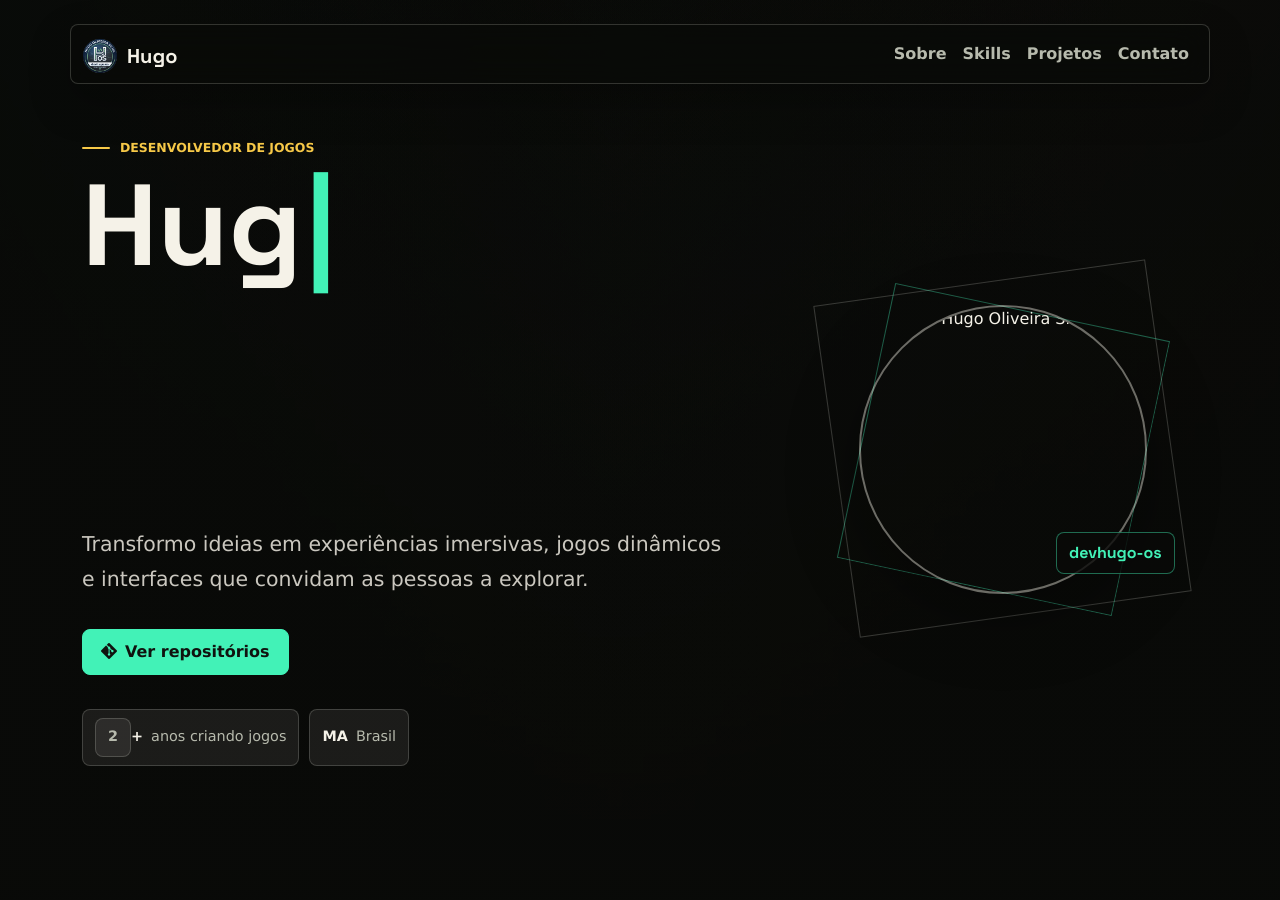
==== commit 1993aaa4: "build: remove tracking da pasta assets, corrige animacao de escrita sem layout shift, adiciona fallb" ====
--- a/index.html
+++ b/index.html
@@ -70,6 +70,7 @@
     </section>
 
     <section id="sobre" class="content-section about-section portfolio-page" aria-labelledby="sobre-title">
+      <div class="hero-texture" aria-hidden="true"></div>
       <div class="container">
         <div class="section-heading">
           <p class="section-kicker">Sobre mim</p>
@@ -122,6 +123,7 @@
     </section>
 
     <section id="skills" class="content-section skills-section portfolio-page" aria-labelledby="skills-title">
+      <div class="hero-texture" aria-hidden="true"></div>
       <div class="container">
         <div class="section-heading">
           <p class="section-kicker">Tech Stack</p>
@@ -133,6 +135,7 @@
 
 
     <section id="projetos" class="content-section projects-section portfolio-page" aria-labelledby="projetos-title">
+      <div class="hero-texture" aria-hidden="true"></div>
       <div class="container">
         <div class="section-heading">
           <p class="section-kicker">GitHub ao vivo</p>
@@ -177,6 +180,7 @@
     </section>
 
     <section id="contato" class="content-section contact-section portfolio-page" aria-labelledby="contato-title">
+      <div class="hero-texture" aria-hidden="true"></div>
       <div class="container">
         <div class="section-heading">
           <p class="section-kicker">Contato</p>
--- a/bundle.css
+++ b/bundle.css
@@ -443,6 +443,22 @@
   font-size: clamp(3rem, 9vw, 7.4rem);
 }
 
+.typing-cursor {
+  color: var(--mint);
+  margin-left: 4px;
+  font-weight: 700;
+  display: inline-block;
+}
+
+.typing-cursor.blink {
+  animation: typing-blink 0.8s step-end infinite;
+}
+
+@keyframes typing-blink {
+  from, to { opacity: 1; }
+  50% { opacity: 0; }
+}
+
 .hero-lead {
   max-width: 640px;
   margin: 24px 0 0;
@@ -572,7 +588,7 @@
 }
 
 .content-section:nth-of-type(even) {
-  background: rgba(245, 242, 232, 0.035);
+  background: transparent !important;
 }
 
 .section-heading {
@@ -1629,12 +1645,12 @@
     visibility: hidden !important;
     display: none !important; /* Oculta páginas não ativas para não empilhar conteúdo */
     overflow-y: visible !important;
-    padding: 70px 0 40px !important;
+    padding: 110px 0 40px !important;
   }
 
   .content-section,
   .contact-section {
-    padding-top: 70px !important;
+    padding-top: 110px !important;
     padding-bottom: 40px !important;
   }
 
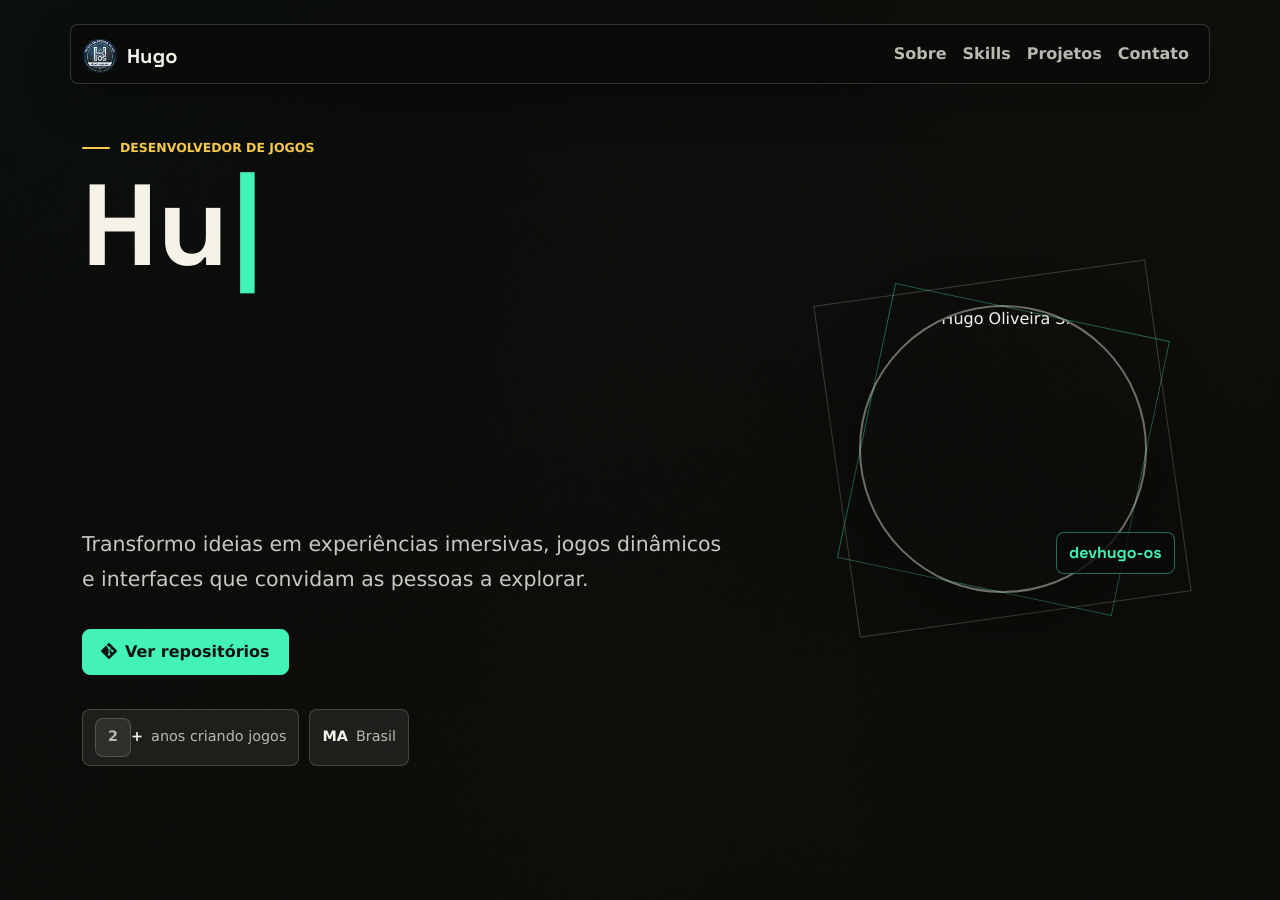
==== commit fdfb15e4: "build: move overlay de fade para o body garantindo visual limpo, corrige layout-shift da escrita pre" ====
--- a/index.html
+++ b/index.html
@@ -20,6 +20,7 @@
     <i class="bi bi-chevron-right cursor-arrow-right" aria-hidden="true"></i>
   </div>
   <canvas id="hero-scene" aria-hidden="true"></canvas>
+  <div class="global-overlay" aria-hidden="true"></div>
 
   <header class="site-header">
     <nav class="navbar navbar-expand-lg" aria-label="Navegação principal">
@@ -45,11 +46,10 @@
 
   <main class="portfolio-pages-container">
     <section id="inicio" class="hero-section portfolio-page active-page" aria-labelledby="hero-title">
-      <div class="hero-texture" aria-hidden="true"></div>
       <div class="container hero-grid">
         <div class="hero-copy">
           <p class="section-kicker">Desenvolvedor de jogos</p>
-          <h1 id="hero-title">Hugo Oliveira Silva</h1>
+          <h1 id="hero-title"><span id="hero-visible"></span><span id="hero-cursor" class="typing-cursor blink">|</span><span id="hero-hidden" style="opacity: 0; user-select: none;">Hugo Oliveira Silva</span></h1>
           <p class="hero-lead">Transformo ideias em experiências imersivas, jogos dinâmicos e interfaces que convidam as pessoas a explorar.</p>
           <div class="hero-actions">
             <a class="btn btn-primary magnetic-link" href="#projetos">
@@ -70,7 +70,6 @@
     </section>
 
     <section id="sobre" class="content-section about-section portfolio-page" aria-labelledby="sobre-title">
-      <div class="hero-texture" aria-hidden="true"></div>
       <div class="container">
         <div class="section-heading">
           <p class="section-kicker">Sobre mim</p>
@@ -123,7 +122,6 @@
     </section>
 
     <section id="skills" class="content-section skills-section portfolio-page" aria-labelledby="skills-title">
-      <div class="hero-texture" aria-hidden="true"></div>
       <div class="container">
         <div class="section-heading">
           <p class="section-kicker">Tech Stack</p>
@@ -135,7 +133,6 @@
 
 
     <section id="projetos" class="content-section projects-section portfolio-page" aria-labelledby="projetos-title">
-      <div class="hero-texture" aria-hidden="true"></div>
       <div class="container">
         <div class="section-heading">
           <p class="section-kicker">GitHub ao vivo</p>
@@ -180,7 +177,6 @@
     </section>
 
     <section id="contato" class="content-section contact-section portfolio-page" aria-labelledby="contato-title">
-      <div class="hero-texture" aria-hidden="true"></div>
       <div class="container">
         <div class="section-heading">
           <p class="section-kicker">Contato</p>
--- a/bundle.css
+++ b/bundle.css
@@ -362,9 +362,16 @@
   visibility: hidden;
   transition: transform 0.8s cubic-bezier(0.645, 0.045, 0.355, 1), opacity 0.8s, visibility 0.8s;
   scroll-behavior: smooth;
+}
+
+.global-overlay {
+  position: fixed;
+  inset: 0;
   background:
     linear-gradient(90deg, rgba(9, 10, 8, 0.76) 0%, rgba(9, 10, 8, 0.42) 48%, rgba(9, 10, 8, 0.74) 100%),
     linear-gradient(180deg, rgba(9, 10, 8, 0.1), rgba(9, 10, 8, 0.78));
+  z-index: -1; /* À frente do canvas 3D (z-index -2), atrás do conteúdo das páginas (z-index 1+) */
+  pointer-events: none;
 }
 
 .portfolio-page.active-page {
